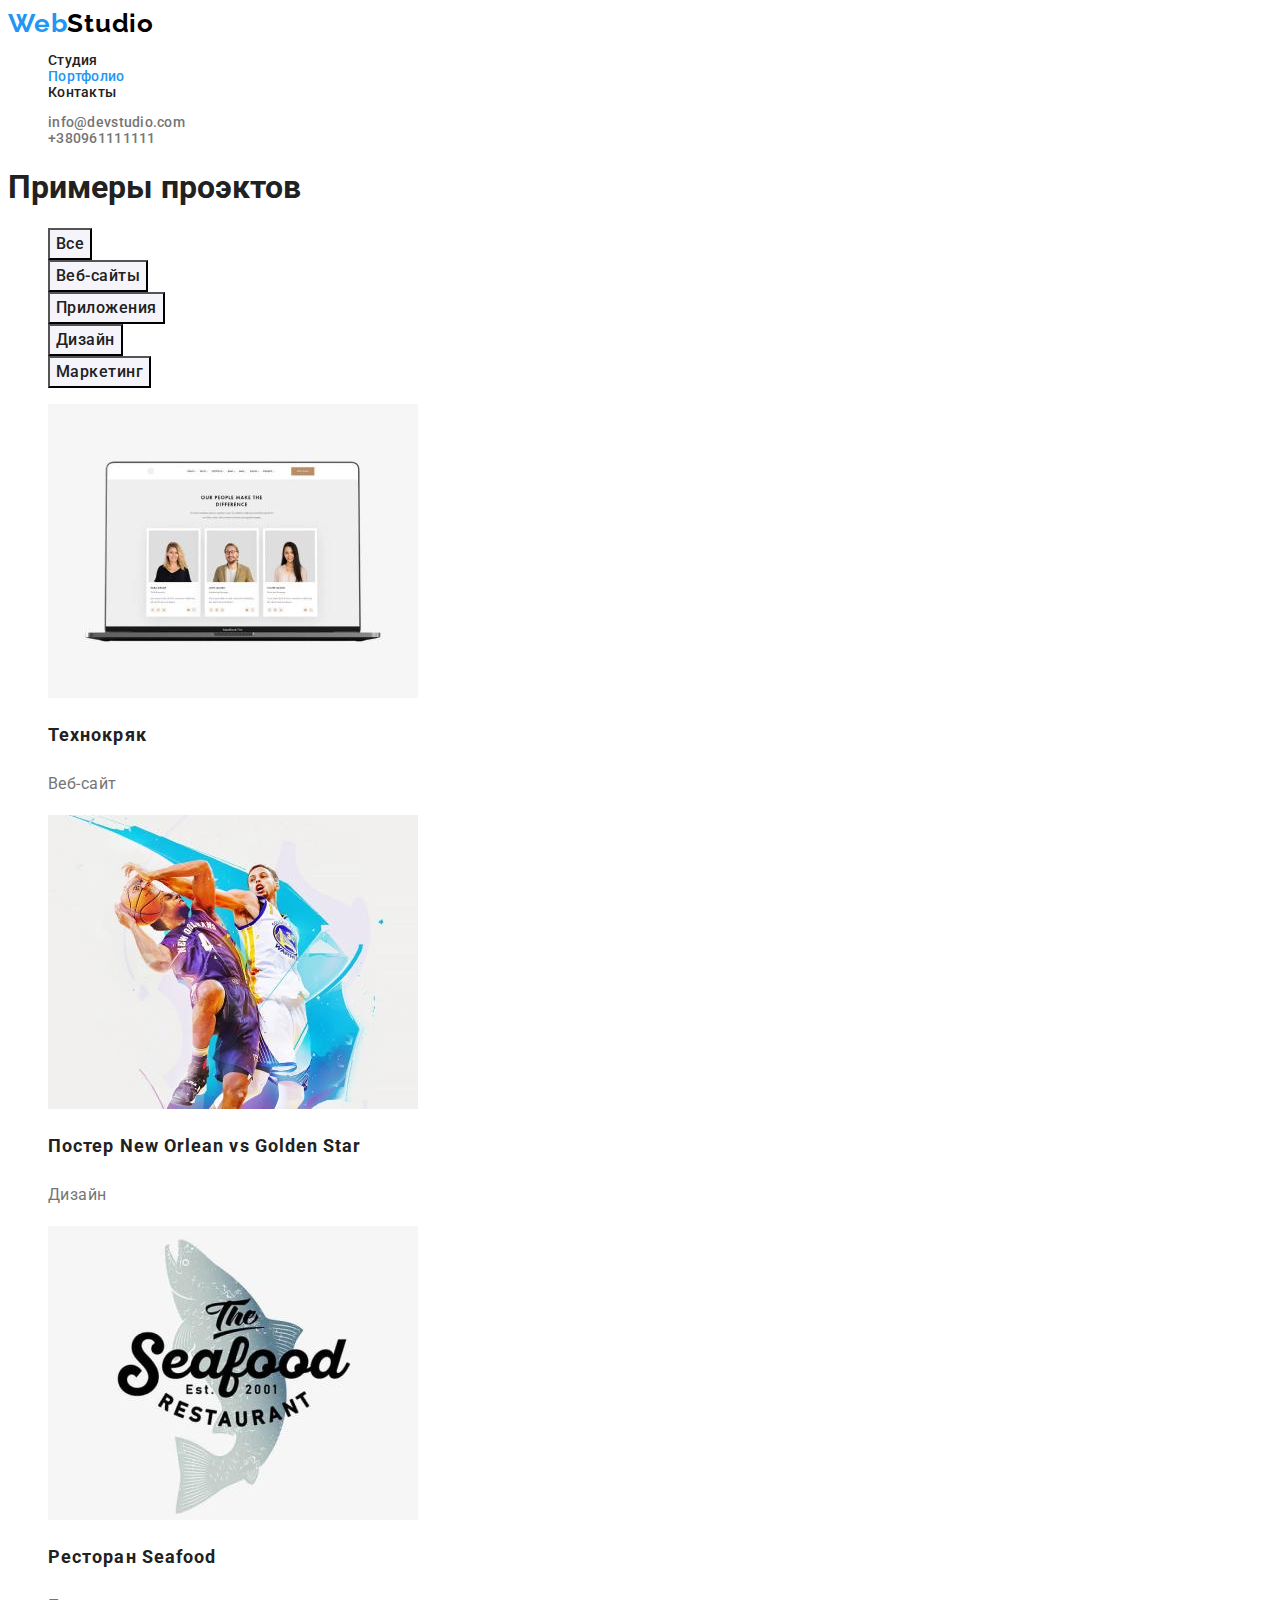
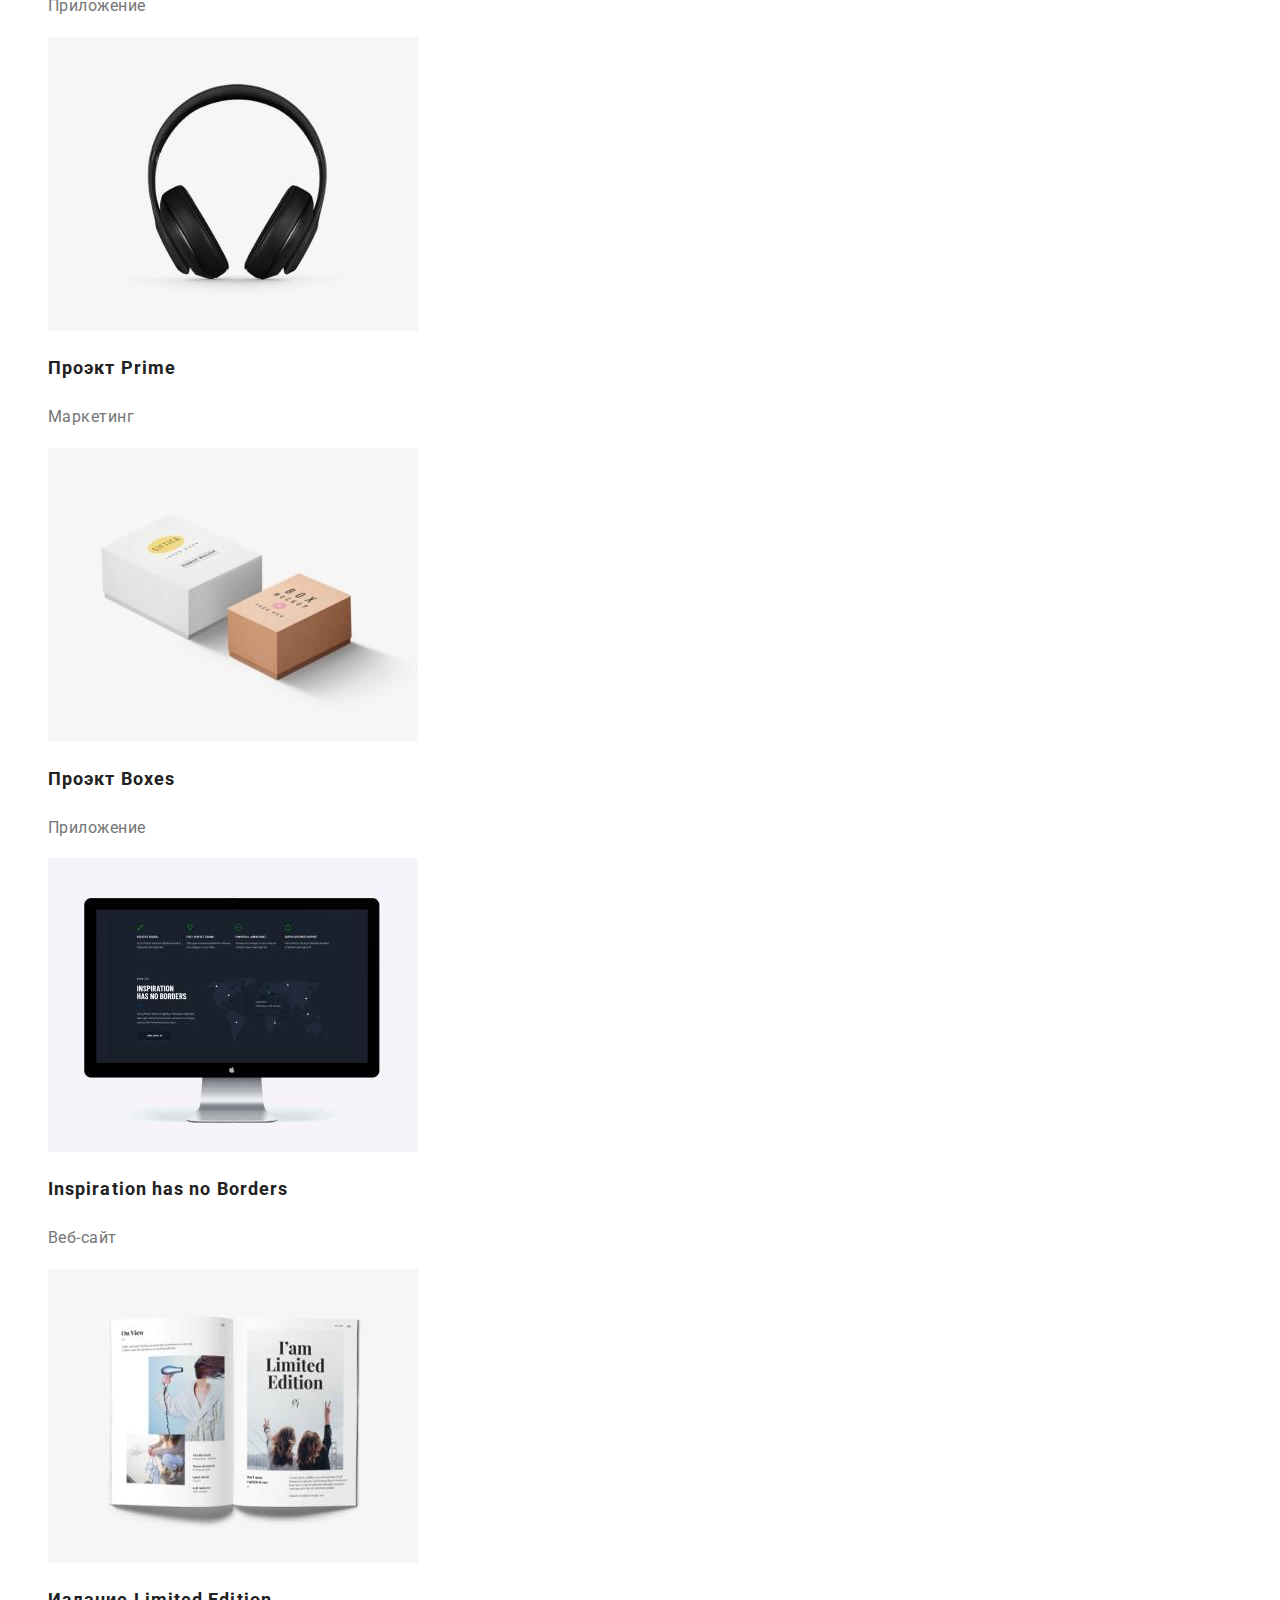
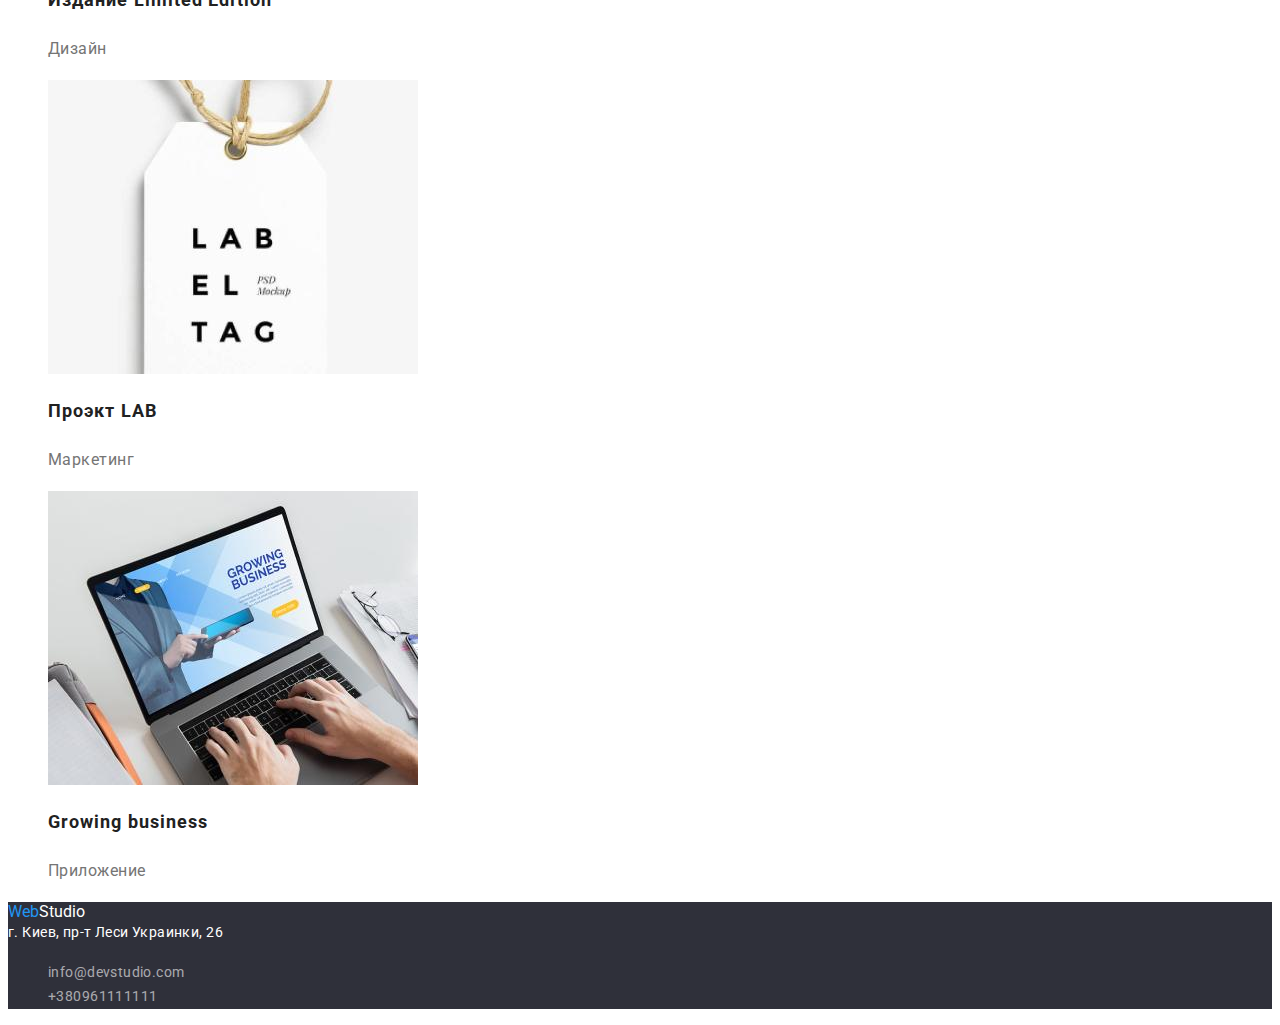
==== portfolio.html @ d381944c "Добавляет ДЗ№2" ====
<!DOCTYPE html>
<html lang="ru">

<head>
    <meta charset="UTF-8">
    <meta http-equiv="X-UA-Compatible" content="IE=edge">
    <meta name="viewport" content="width=device-width, initial-scale=1.0">
    <title>WebStudio (hw2)</title>
    <link rel="preconnect" href="https://fonts.googleapis.com">
    <link rel="preconnect" href="https://fonts.gstatic.com" crossorigin>
    <link href="https://fonts.googleapis.com/css2?family=Raleway:wght@700&family=Roboto:wght@400;500;700;900&display=swap" rel="stylesheet">
    <link rel="stylesheet" href="https://cdnjs.cloudflare.com/ajax/libs/modern-normalize/1.1.0/modern-normalize.min.css"
    integrity="sha512-wpPYUAdjBVSE4KJnH1VR1HeZfpl1ub8YT/NKx4PuQ5NmX2tKuGu6U/JRp5y+Y8XG2tV+wKQpNHVUX03MfMFn9Q=="
    crossorigin="anonymous" referrerpolicy="no-referrer" />
    <link rel="stylesheet" href="./css/style.css">
</head>

<body class="page">
    <header>

        <!--Навигация сайта-->
        <nav>
            <a href="/" class="logo-link" lang="en">
                <span class="web">Web</span>Studio
            </a>

            <ul class="site-nav list">
                <li><a href="./index.html" class="site-nav-link link">Студия</a></li>
                <li><a href="./portfolio.html" class="current site-nav-link link">Портфолио</a></li>
                <li><a href="" class="site-nav-link link">Контакты</a></li>
            </ul>
        </nav>

        <!--Контакты-->
        <ul class="auth-nav list">
            <li><a href="mailto:info@devstudio.com" class="auth-nav-link link" lang="en">info@devstudio.com</a></li>
            <li><a href="tel:+380961111111" class="auth-nav-link link">+380961111111</a></li>
        </ul>
    </header>

    <main>
        
        <!--Наши проэкты-->
        <section>
            <h1>Примеры проэктов</h1>
                <ul class="list">
                    <li><button type="button" class="button-filter">Все</button></li>
                    <li><button type="button" class="button-filter">Веб-сайты</button></li>
                    <li><button type="button" class="button-filter">Приложения</button></li>
                    <li><button type="button" class="button-filter">Дизайн</button></li>
                    <li><button type="button" class="button-filter">Маркетинг</button></li>
                </ul>
                <ul class="list">
                    <li>
                        <a href="" class="link">
                            <img src="./images/portfolio/tehnokryack.jpg" alt="Технокряк" width="370">
                            <h2 class="section-title">Технокряк</h2>
                            <p class="section-filter">Веб-сайт</p>
                        </a>
                    </li>
                    <li>
                        <a href=""class="link">
                            <img src="./images/portfolio/norlean-vs-gstar.jpg" alt="Постер New Orlean vs Golden Star" width="370">
                            <h2 class="section-title">Постер New Orlean vs Golden Star</h2>
                            <p class="section-filter">Дизайн</p>
                        </a>
                    </li>
                    <li>
                        <a href="" class="link">
                            <img src="./images/portfolio/seafood.jpg" alt="Ресторан Seafood" width="370">
                            <h2 class="section-title">Ресторан Seafood</h2>
                            <p class="section-filter">Приложение</p>
                        </a>
                    </li>
                    <li>
                        <a href="" class="link">
                            <img src="./images/portfolio/prime.jpg" alt="Проэкт Prime" width="370">
                            <h2 class="section-title">Проэкт Prime</h2>
                            <p class="section-filter">Маркетинг</p>
                        </a>
                    </li>
                    <li>
                        <a href="" class="link">
                            <img src="./images/portfolio/boxes.jpg" alt="Проэкт Boxes" width="370">
                            <h2 class="section-title">Проэкт Boxes</h2>
                            <p class="section-filter">Приложение</p>
                        </a>
                    </li>
                    <li>
                        <a href="" class="link">
                            <img src="./images/portfolio/inspiration.jpg" alt="У вдохновения нет границ" width="370">
                            <h2 class="section-title" lang="en">Inspiration has no Borders</h2>
                            <p class="section-filter">Веб-сайт</p>
                        </a>
                    </li>
                    <li>
                        <a href="" class="link">
                            <img src="./images/portfolio/limited-edition.jpg" alt="Издание Limited Edition" width="370">
                            <h2 class="section-title">Издание Limited Edition</h2>
                            <p class="section-filter">Дизайн</p>
                        </a>
                    </li>
                    <li>
                        <a href="" class="link">
                            <img src="./images/portfolio/lab.jpg" alt="Проэкт LAB" width="370">
                            <h2 class="section-title">Проэкт LAB</h2>
                            <p class="section-filter">Маркетинг</p>
                        </a>
                    </li>
                    <li>
                        <a href="" class="link">
                            <img src="./images/portfolio/growing-business.jpg" alt="Растущий бизнес" width="370">
                            <h2 class="section-title" lang="en">Growing business</h2>
                            <p class="section-filter">Приложение</p>
                        </a>
                    </li>
                </ul>
        </section>
    </main>

    <footer class="backround-footer">
        <a href="/" class="logo link" lang="en">
            <span class="web">Web</span><span class="footer-logo">Studio</span>
        </a>
    
        <!--Контакты-->
        <address class="address">г. Киев, пр-т Леси Украинки, 26</address>
        <ul class="list">
            <li><a class="footer-contacts link" href="mailto:info@devstudio.com" lang="en">info@devstudio.com</a></li>
            <li><a class="footer-contacts link" href="tel:+380961111111">+380961111111</a></li>
        </ul>
    </footer>
</body>

</html>
---- css/style.css ----
/* основной текст #212121 */

/* вторичный текст #757575 */

/* акцент #2196F3 */

/* белый цвет #ffffff */

/* цвет контактов в футере rgba(255, 255, 255, 0.6) */

/* вторичный цвет фона #2F303A */

:root {
  --main-text-color: #212121;
  --secondary-text-color: #757575;
  --accent-color: #2196f3;
  --primary-title-color: #ffffff;
}

.list {
  list-style: none;
}

.link {
  text-decoration: none;
}

.page {
  color: var(--main-text-color);
  background-color: #ffffff;
  font-family: roboto, sans-serif;
}

.logo-link {
  color: #000;
  text-decoration: none;
  font-family: Raleway;
  font-style: normal;
  font-weight: bold;
  font-size: 26px;
  line-height: 1.2;
  letter-spacing: 0.03em;
}

/* site-nav */
.site-nav-link {
  color: var(--main-text-color);
}

.site-nav-link:hover,
.site-nav-link:focus {
  color: var(--accent-color);
}

.site-nav .current {
  color: var(--accent-color);
}

/* auth-nav */
.auth-nav-link,
.section-text {
  color: var(--secondary-text-color);
}
.auth-nav-link:hover,
.auth-nav-link:focus {
  color: var(--accent-color);
}

.site-nav,
.auth-nav {
  font-weight: 500;
  font-size: 14px;
  line-height: 1.14;
  letter-spacing: 0.02em;
}

/* Логотип */
.web {
  color: var(--accent-color);
}
.logo:focus {
}

/* Цвет фона */
.backround-hero,
.backround-footer {
  background-color: #2f303a;
}

/* Заголовки */
.primary-title {
  color: var(--primary-title-color);
  font-weight: 900;
  font-size: 44px;
  line-height: 1.36;
  text-align: center;
  letter-spacing: 0.06em;
}

.secondary-title {
  font-weight: 700;
  font-size: 36px;
  line-height: 1.17;
  letter-spacing: 0.03em;
}

/* Наши качества */
.section-qualities {
  font-weight: 700;
  font-size: 14px;
  line-height: 1.14;
  letter-spacing: 0.03em;
  text-transform: uppercase;
}

.section-text,
.footer-contacts {
  color: var(--secondary-text-color);
  font-size: 14px;
  line-height: 1.71;
  letter-spacing: 0.03em;
}

/* Наша коммнда */
.team-human {
  font-weight: 500;
  font-size: 16px;
  line-height: 1.19;
  text-align: center;
  letter-spacing: 0.03em;
}

.team-text {
  color: var(--secondary-text-color);
  font-size: 16px;
  line-height: 1.19;
  text-align: center;
  letter-spacing: 0.03em;
}

/* Адрес */
.address {
  font-style: normal;
  font-weight: 400;
  font-size: 14px;
  line-height: 1.71;
  letter-spacing: 0.03em;
}

.address,
.footer-logo {
  color: #ffffff;
}

/* Цвет контактов в футере */
.footer-contacts {
  color: rgba(255, 255, 255, 0.6);
}

/* Основная кнопка */
.button-primary {
  color: #fff;
  background-color: var(--accent-color);
  font-weight: 700;
  font-size: 16px;
  line-height: 1.87;
  align-items: center;
  text-align: center;
  letter-spacing: 0.06em;
  cursor: pointer;
  font-family: inherit;
}

.button-primary:hover,
.button-primary:focus {
  background-color: #188ce8;
}

/* Радиокнопка (филтер) */
.button-filter {
  color: var(--main-text-color);
  background-color: #f5f4fa;
  font-weight: 500;
  font-size: 16px;
  line-height: 1.63;
  text-align: center;
  letter-spacing: 0.03em;
  cursor: pointer;
  font-family: inherit;
}

.button-filter:hover,
.button-filter:focus {
  color: #fff;
  background-color: var(--accent-color);
}

/* Примеры проэктов */
.section-title {
  color: var(--main-text-color);
  font-weight: 700;
  font-size: 18px;
  line-height: 2;
  letter-spacing: 0.06em;
}

.section-filter {
  color: var(--secondary-text-color);
  font-size: 16px;
  line-height: 1.87;
  letter-spacing: 0.03em;
}

/* Заголовки h2 на главной странице */
.working {
  text-align: center;
}
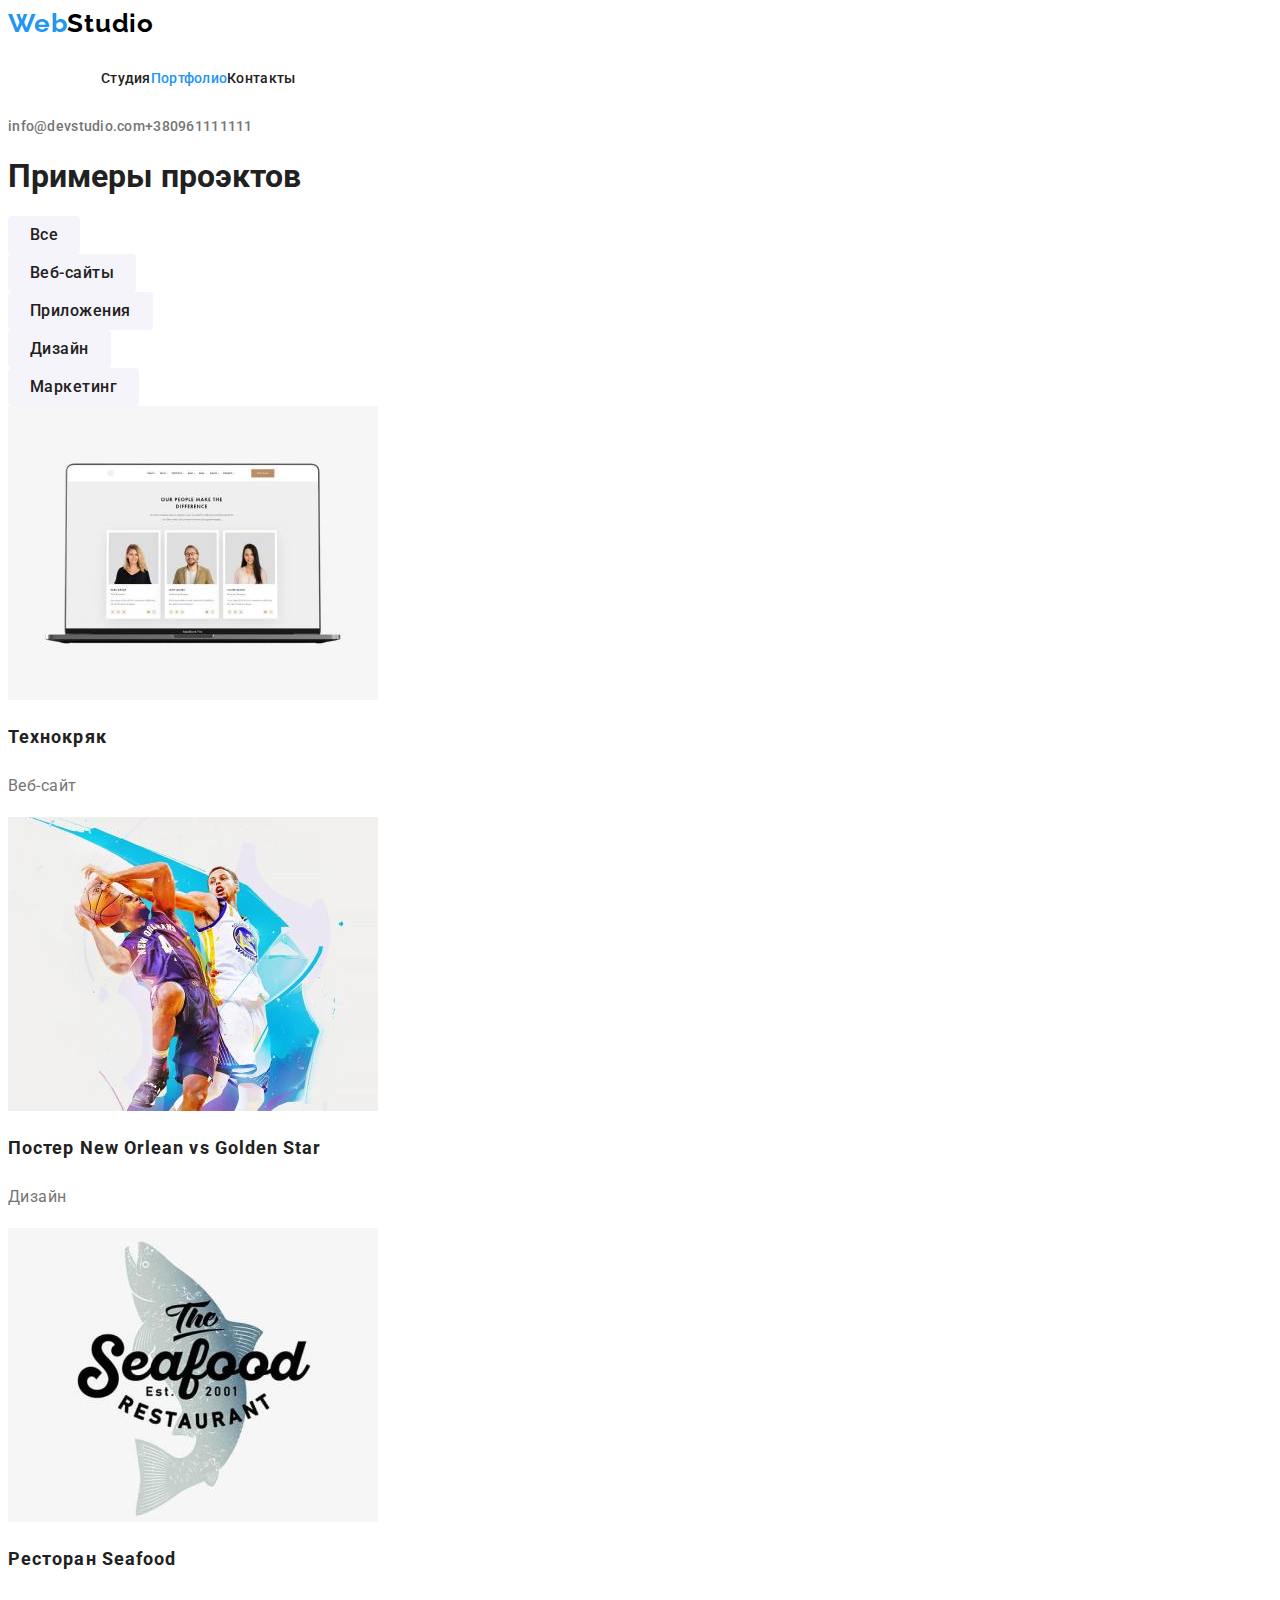
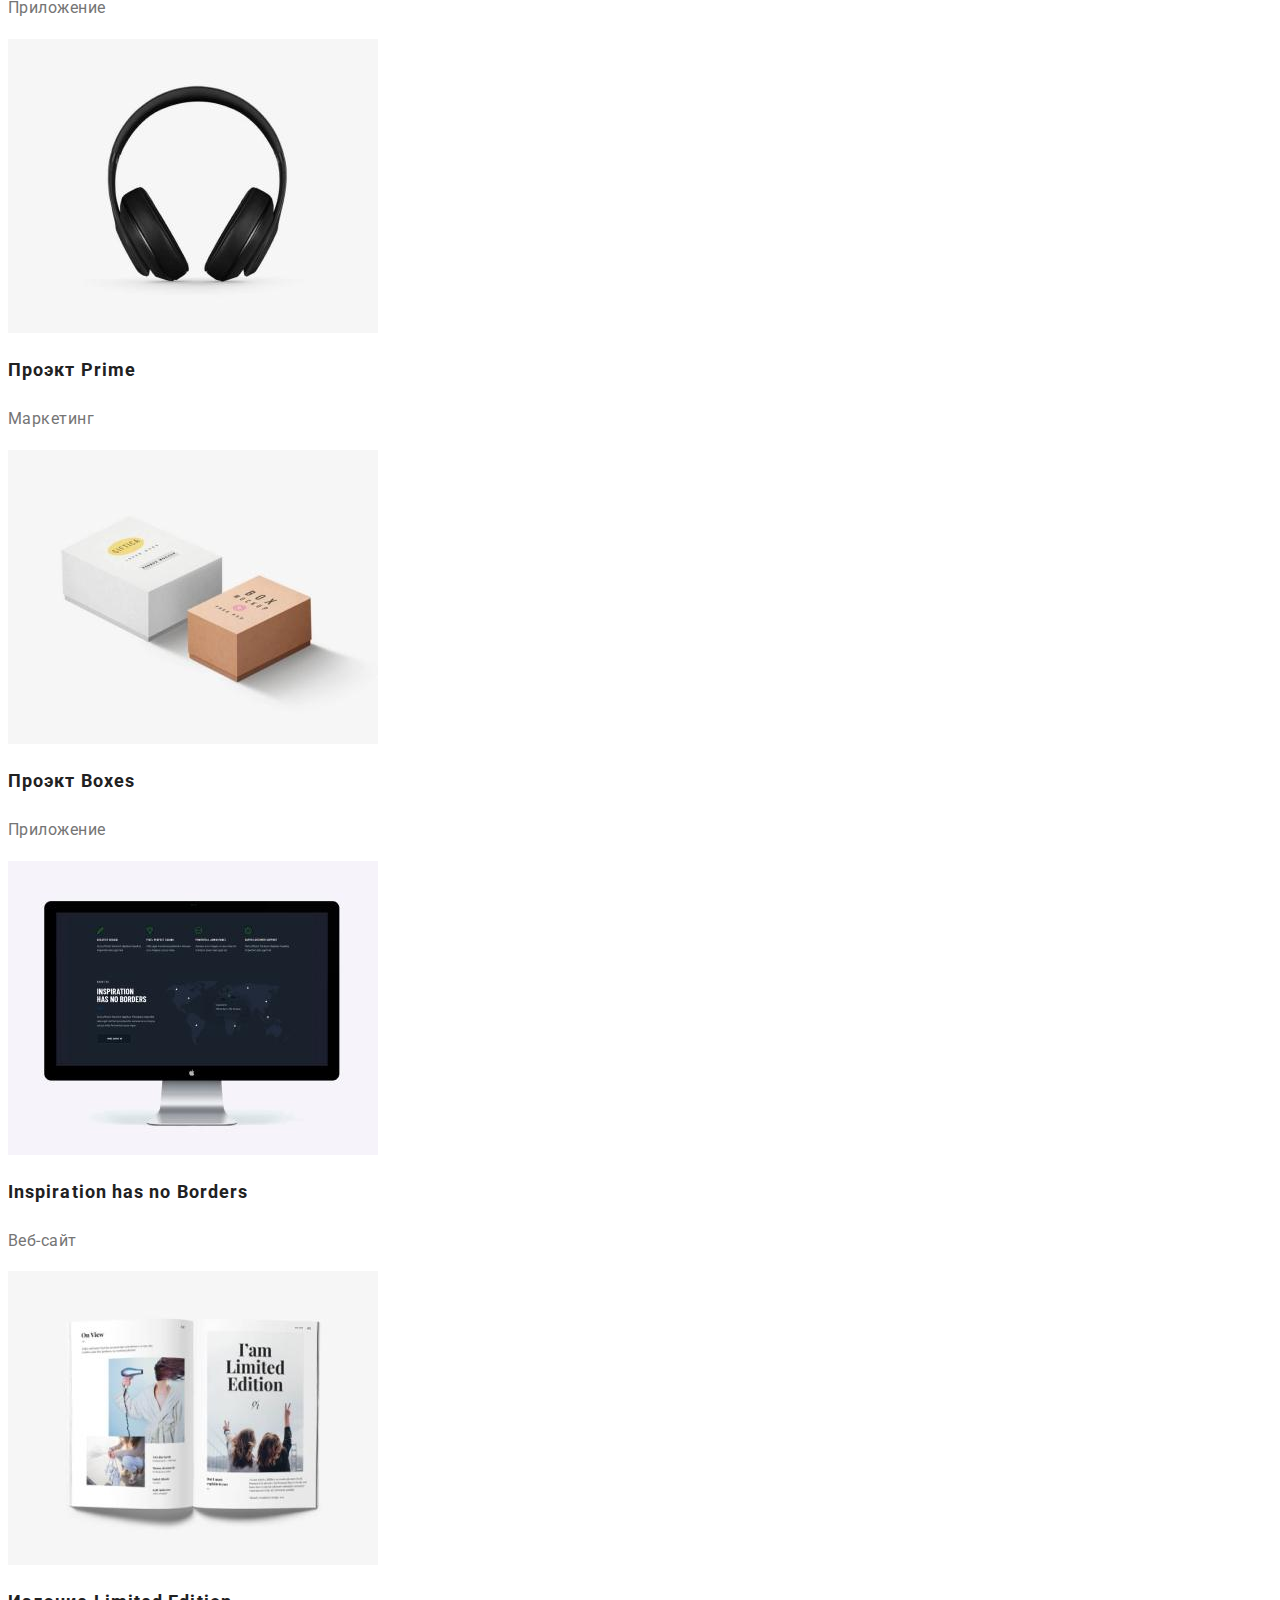
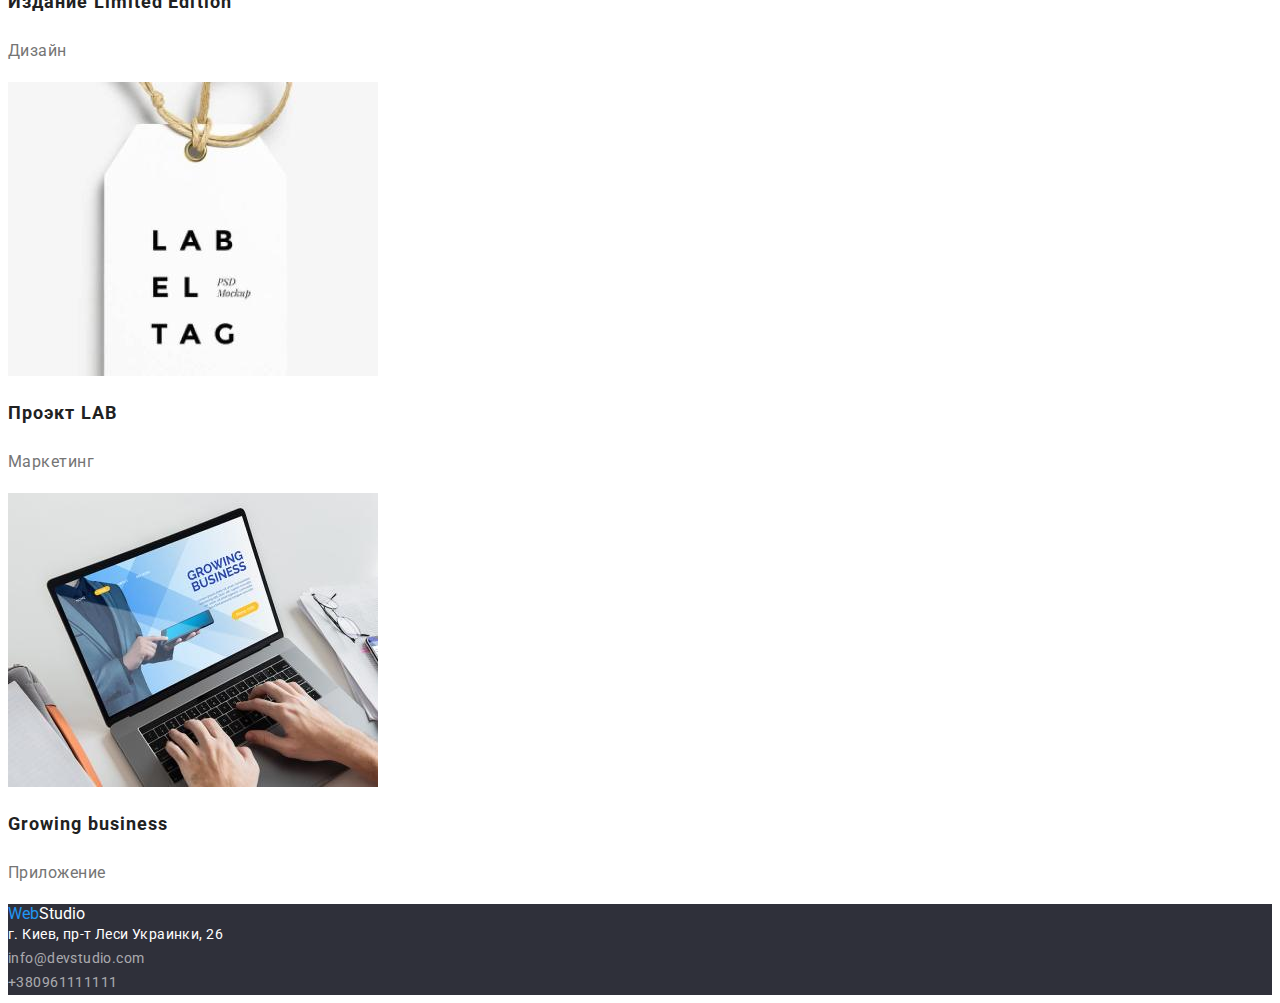
==== commit f64c6e99: "Оформляет header" ====
--- a/portfolio.html
+++ b/portfolio.html
@@ -5,7 +5,7 @@
     <meta charset="UTF-8">
     <meta http-equiv="X-UA-Compatible" content="IE=edge">
     <meta name="viewport" content="width=device-width, initial-scale=1.0">
-    <title>WebStudio (hw2)</title>
+    <title>WebStudio (hw3)</title>
     <link rel="preconnect" href="https://fonts.googleapis.com">
     <link rel="preconnect" href="https://fonts.gstatic.com" crossorigin>
     <link href="https://fonts.googleapis.com/css2?family=Raleway:wght@700&family=Roboto:wght@400;500;700;900&display=swap" rel="stylesheet">
--- a/css/style.css
+++ b/css/style.css
@@ -17,8 +17,14 @@
   --primary-title-color: #ffffff;
 }
 
+* {
+  box-sizing: border-box;
+}
+
 .list {
   list-style: none;
+  margin: 0;
+  padding: 0;
 }
 
 .link {
@@ -29,6 +35,14 @@
   color: var(--main-text-color);
   background-color: #ffffff;
   font-family: roboto, sans-serif;
+}
+
+.container {
+  margin-left: auto;
+  margin-right: auto;
+  width: 1200px;
+  padding-left: 15px;
+  padding-right: 15px;
 }
 
 .logo-link {
@@ -42,9 +56,26 @@
   letter-spacing: 0.03em;
 }
 
+/* Main-nav */
+.main-nav {
+  display: flex;
+  align-items: center;
+}
+
 /* site-nav */
+.site-nav .item + .item {
+  margin-left: 50px;
+}
+
+.site-nav {
+  margin-left: 93px;
+}
+
 .site-nav-link {
   color: var(--main-text-color);
+  display: block;
+  padding-top: 32px;
+  padding-bottom: 32px;
 }
 
 .site-nav-link:hover,
@@ -57,6 +88,14 @@
 }
 
 /* auth-nav */
+.auth-nav {
+  margin-left: auto;
+}
+
+.auth-nav .item + .item {
+  margin-left: 50px;
+}
+
 .auth-nav-link,
 .section-text {
   color: var(--secondary-text-color);
@@ -68,6 +107,7 @@
 
 .site-nav,
 .auth-nav {
+  display: flex;
   font-weight: 500;
   font-size: 14px;
   line-height: 1.14;
@@ -87,17 +127,24 @@
   background-color: #2f303a;
 }
 
+.hero {
+  text-align: center;
+}
+
 /* Заголовки */
 .primary-title {
+  margin-top: 0px;
+  margin-bottom: 30px;
   color: var(--primary-title-color);
   font-weight: 900;
   font-size: 44px;
   line-height: 1.36;
-  text-align: center;
   letter-spacing: 0.06em;
 }
 
 .secondary-title {
+  margin-top: 0;
+  margin-bottom: 50px;
   font-weight: 700;
   font-size: 36px;
   line-height: 1.17;
@@ -111,6 +158,8 @@
   line-height: 1.14;
   letter-spacing: 0.03em;
   text-transform: uppercase;
+  margin-top: 0;
+  margin-bottom: 10px;
 }
 
 .section-text,
@@ -121,7 +170,15 @@
   letter-spacing: 0.03em;
 }
 
+.section-text {
+  margin-top: 0;
+}
+
 /* Наша коммнда */
+.team {
+  background-color: #f5f4fa;
+}
+
 .team-human {
   font-weight: 500;
   font-size: 16px;
@@ -169,6 +226,11 @@
   letter-spacing: 0.06em;
   cursor: pointer;
   font-family: inherit;
+  border-radius: 4px;
+  padding: 10px 32px;
+  display: inline-block;
+  min-width: 200px;
+  border: 0px;
 }
 
 .button-primary:hover,
@@ -178,6 +240,7 @@
 
 /* Радиокнопка (филтер) */
 .button-filter {
+  display: inline-block;
   color: var(--main-text-color);
   background-color: #f5f4fa;
   font-weight: 500;
@@ -187,6 +250,9 @@
   letter-spacing: 0.03em;
   cursor: pointer;
   font-family: inherit;
+  border-radius: 4px;
+  border: 0px;
+  padding: 6px 22px;
 }
 
 .button-filter:hover,
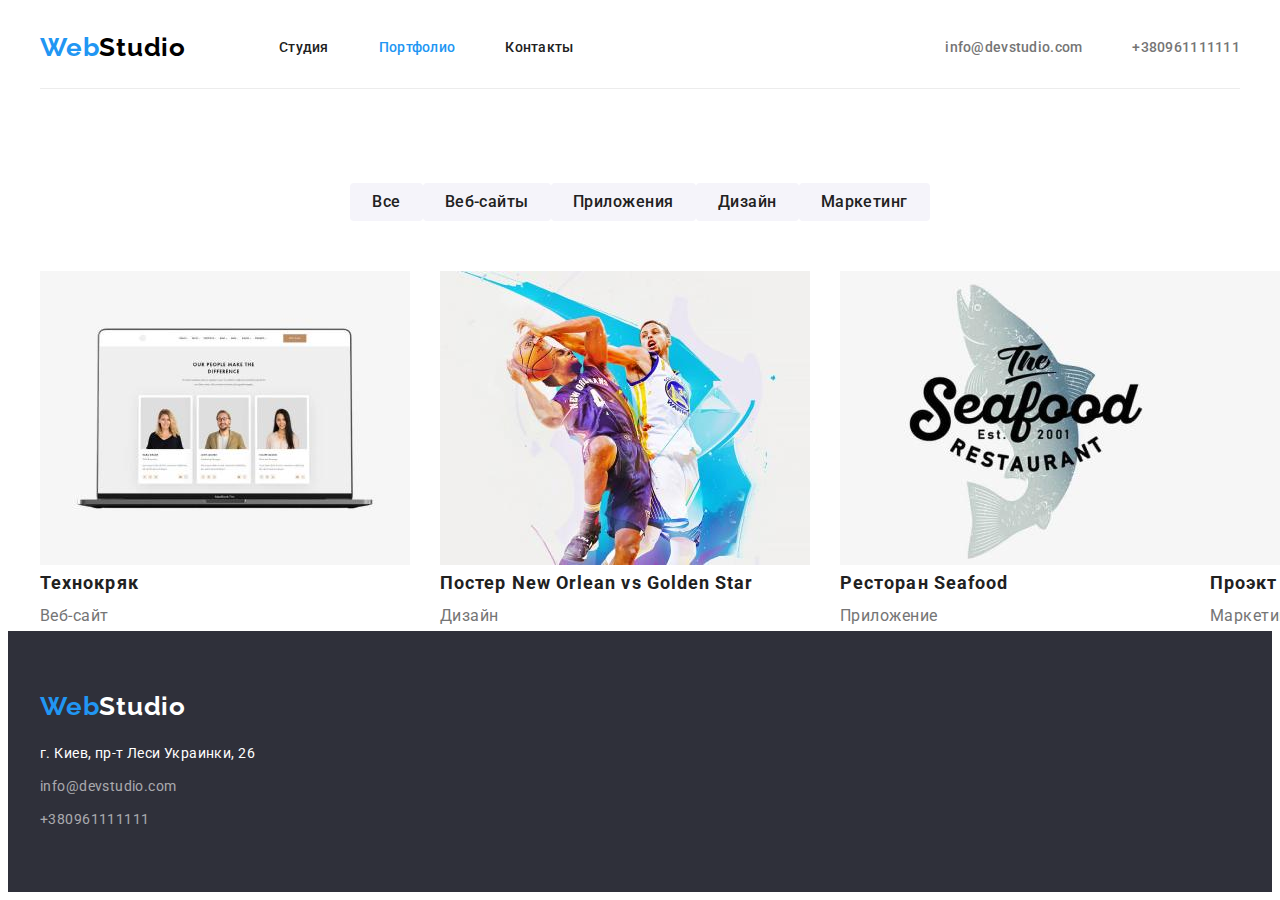
==== commit 641be73d: "Оформляет страницу Студия" ====
--- a/portfolio.html
+++ b/portfolio.html
@@ -16,100 +16,104 @@
 </head>
 
 <body class="page">
-    <header>
-
+    <header class="container">
+    
         <!--Навигация сайта-->
-        <nav>
-            <a href="/" class="logo-link" lang="en">
-                <span class="web">Web</span>Studio
-            </a>
-
-            <ul class="site-nav list">
-                <li><a href="./index.html" class="site-nav-link link">Студия</a></li>
-                <li><a href="./portfolio.html" class="current site-nav-link link">Портфолио</a></li>
-                <li><a href="" class="site-nav-link link">Контакты</a></li>
+        <div class="main-nav-portfolio">
+            <nav class="main-nav">
+                <a href="/" class="logo-link" lang="en">
+                    <span class="web">Web</span>Studio
+                </a>
+    
+                <ul class="site-nav list">
+                    <li class="item"><a href="/" class="site-nav-link link">Студия</a></li>
+                    <li class="item"><a href="./portfolio.html" class="current site-nav-link link">Портфолио</a></li>
+                    <li class="item"><a href="" class="site-nav-link link">Контакты</a></li>
+                </ul>
+            </nav>
+    
+            <!--Контакты-->
+            <ul class="auth-nav list main-nav">
+                <li class="item"><a href="mailto:info@devstudio.com" class="auth-nav-link link"
+                        lang="en">info@devstudio.com</a>
+                </li>
+                <li class="item"><a href="tel:+380961111111" class="auth-nav-link link">+380961111111</a></li>
             </ul>
-        </nav>
-
-        <!--Контакты-->
-        <ul class="auth-nav list">
-            <li><a href="mailto:info@devstudio.com" class="auth-nav-link link" lang="en">info@devstudio.com</a></li>
-            <li><a href="tel:+380961111111" class="auth-nav-link link">+380961111111</a></li>
-        </ul>
+        </div>
     </header>
 
     <main>
         
         <!--Наши проэкты-->
-        <section>
-            <h1>Примеры проэктов</h1>
-                <ul class="list">
-                    <li><button type="button" class="button-filter">Все</button></li>
+        <section class="container">
+            <h1 class="visually-hidden">Примеры проэктов</h1>
+                <ul class="list filter">
+                    <li><button type="button" class="current button-filter">Все</button></li>
                     <li><button type="button" class="button-filter">Веб-сайты</button></li>
                     <li><button type="button" class="button-filter">Приложения</button></li>
                     <li><button type="button" class="button-filter">Дизайн</button></li>
                     <li><button type="button" class="button-filter">Маркетинг</button></li>
                 </ul>
-                <ul class="list">
-                    <li>
+                <ul class="list flex-element">
+                    <li class="flex-element">
                         <a href="" class="link">
-                            <img src="./images/portfolio/tehnokryack.jpg" alt="Технокряк" width="370">
+                            <img class="img" src="./images/portfolio/tehnokryack.jpg" alt="Технокряк" width="370">
                             <h2 class="section-title">Технокряк</h2>
                             <p class="section-filter">Веб-сайт</p>
                         </a>
                     </li>
-                    <li>
+                    <li class="flex-element">
                         <a href=""class="link">
-                            <img src="./images/portfolio/norlean-vs-gstar.jpg" alt="Постер New Orlean vs Golden Star" width="370">
+                            <img class="img" src="./images/portfolio/norlean-vs-gstar.jpg" alt="Постер New Orlean vs Golden Star" width="370">
                             <h2 class="section-title">Постер New Orlean vs Golden Star</h2>
                             <p class="section-filter">Дизайн</p>
                         </a>
                     </li>
-                    <li>
+                    <li class="flex-element">
                         <a href="" class="link">
-                            <img src="./images/portfolio/seafood.jpg" alt="Ресторан Seafood" width="370">
+                            <img class="img" src="./images/portfolio/seafood.jpg" alt="Ресторан Seafood" width="370">
                             <h2 class="section-title">Ресторан Seafood</h2>
                             <p class="section-filter">Приложение</p>
                         </a>
                     </li>
-                    <li>
+                    <li class="flex-element">
                         <a href="" class="link">
-                            <img src="./images/portfolio/prime.jpg" alt="Проэкт Prime" width="370">
+                            <img class="img" src="./images/portfolio/prime.jpg" alt="Проэкт Prime" width="370">
                             <h2 class="section-title">Проэкт Prime</h2>
                             <p class="section-filter">Маркетинг</p>
                         </a>
                     </li>
-                    <li>
+                    <li class="flex-element">
                         <a href="" class="link">
-                            <img src="./images/portfolio/boxes.jpg" alt="Проэкт Boxes" width="370">
+                            <img class="img" src="./images/portfolio/boxes.jpg" alt="Проэкт Boxes" width="370">
                             <h2 class="section-title">Проэкт Boxes</h2>
                             <p class="section-filter">Приложение</p>
                         </a>
                     </li>
-                    <li>
+                    <li class="flex-element">
                         <a href="" class="link">
-                            <img src="./images/portfolio/inspiration.jpg" alt="У вдохновения нет границ" width="370">
+                            <img class="img" src="./images/portfolio/inspiration.jpg" alt="У вдохновения нет границ" width="370">
                             <h2 class="section-title" lang="en">Inspiration has no Borders</h2>
                             <p class="section-filter">Веб-сайт</p>
                         </a>
                     </li>
-                    <li>
+                    <li class="flex-element">
                         <a href="" class="link">
-                            <img src="./images/portfolio/limited-edition.jpg" alt="Издание Limited Edition" width="370">
+                            <img class="img" src="./images/portfolio/limited-edition.jpg" alt="Издание Limited Edition" width="370">
                             <h2 class="section-title">Издание Limited Edition</h2>
                             <p class="section-filter">Дизайн</p>
                         </a>
                     </li>
-                    <li>
+                    <li class="flex-element">
                         <a href="" class="link">
-                            <img src="./images/portfolio/lab.jpg" alt="Проэкт LAB" width="370">
+                            <img class="img" src="./images/portfolio/lab.jpg" alt="Проэкт LAB" width="370">
                             <h2 class="section-title">Проэкт LAB</h2>
                             <p class="section-filter">Маркетинг</p>
                         </a>
                     </li>
-                    <li>
+                    <li class="flex-element">
                         <a href="" class="link">
-                            <img src="./images/portfolio/growing-business.jpg" alt="Растущий бизнес" width="370">
+                            <img class="img" src="./images/portfolio/growing-business.jpg" alt="Растущий бизнес" width="370">
                             <h2 class="section-title" lang="en">Growing business</h2>
                             <p class="section-filter">Приложение</p>
                         </a>
@@ -119,16 +123,19 @@
     </main>
 
     <footer class="backround-footer">
-        <a href="/" class="logo link" lang="en">
-            <span class="web">Web</span><span class="footer-logo">Studio</span>
-        </a>
+        <div class="container">
+            <a href="/" class="logo link" lang="en">
+                <span class="web">Web</span><span class="footer-logo">Studio</span>
+            </a>
     
-        <!--Контакты-->
-        <address class="address">г. Киев, пр-т Леси Украинки, 26</address>
-        <ul class="list">
-            <li><a class="footer-contacts link" href="mailto:info@devstudio.com" lang="en">info@devstudio.com</a></li>
-            <li><a class="footer-contacts link" href="tel:+380961111111">+380961111111</a></li>
-        </ul>
+            <!--Контакты-->
+            <address class="address">г. Киев, пр-т Леси Украинки, 26</address>
+            <ul class="contacts">
+                <li class="contact-mail"><a class="footer-contacts link" href="mailto:info@devstudio.com"
+                        lang="en">info@devstudio.com</a></li>
+                <li class="contact-tel"><a class="footer-contacts link" href="tel:+380961111111">+380961111111</a></li>
+            </ul>
+        </div>
     </footer>
 </body>
 
--- a/css/style.css
+++ b/css/style.css
@@ -17,14 +17,18 @@
   --primary-title-color: #ffffff;
 }
 
-* {
-  box-sizing: border-box;
-}
+
+/* Клас утилита */
+.img{
+  display: block;
+}
+
 
 .list {
   list-style: none;
-  margin: 0;
+  margin: 0 ;
   padding: 0;
+  display: flex;
 }
 
 .link {
@@ -62,6 +66,12 @@
   align-items: center;
 }
 
+.main-nav-portfolio {
+  display: flex;
+  border-bottom: 1px solid #ECECEC;
+  margin-bottom: 94px;
+}
+
 /* site-nav */
 .site-nav .item + .item {
   margin-left: 50px;
@@ -118,8 +128,8 @@
 .web {
   color: var(--accent-color);
 }
-.logo:focus {
-}
+/* .logo:focus {
+} */
 
 /* Цвет фона */
 .backround-hero,
@@ -129,10 +139,25 @@
 
 .hero {
   text-align: center;
+  margin-bottom: 94px;
+}
+
+.visually-hidden {
+  position: absolute;
+  white-space: nowrap;
+  width: 1px;
+  height: 1px;
+  overflow: hidden;
+  border: 0;
+  padding: 0;
+  clip: rect(0 0 0 0);
+  clip-path: inset(50%);
+  margin: -1px;
 }
 
 /* Заголовки */
 .primary-title {
+  padding-top: 200px;
   margin-top: 0px;
   margin-bottom: 30px;
   color: var(--primary-title-color);
@@ -152,6 +177,11 @@
 }
 
 /* Наши качества */
+
+.section{
+  margin-bottom: 94px;
+}
+
 .section-qualities {
   font-weight: 700;
   font-size: 14px;
@@ -174,6 +204,12 @@
   margin-top: 0;
 }
 
+/* Чем мы занимаемся */
+
+.work {
+  margin-bottom: 94px;
+}
+
 /* Наша коммнда */
 .team {
   background-color: #f5f4fa;
@@ -185,6 +221,8 @@
   line-height: 1.19;
   text-align: center;
   letter-spacing: 0.03em;
+  margin-top: 30;
+  margin-bottom: 10;
 }
 
 .team-text {
@@ -193,6 +231,26 @@
   line-height: 1.19;
   text-align: center;
   letter-spacing: 0.03em;
+  margin-top: 0;
+  margin-bottom: 30px;
+}
+
+.card {
+  background: #FFFFFF;
+  box-shadow: 0px 1px 3px rgba(0, 0, 0, 0.12), 
+              0px 1px 1px rgba(0, 0, 0, 0.14), 
+              0px 2px 1px rgba(0, 0, 0, 0.2);
+  border-radius: 0px 0px 4px 4px;
+  margin-right: 30px;
+}
+
+.card:nth-child(4n) {
+  margin-right: 0;
+}
+
+.card-human {
+  padding-bottom: 94px;
+
 }
 
 /* Адрес */
@@ -202,6 +260,21 @@
   font-size: 14px;
   line-height: 1.71;
   letter-spacing: 0.03em;
+  padding-bottom: 9px;
+}
+
+.contact-mail {
+  padding-bottom: 9px;
+}
+
+.contact-tel {
+  padding-bottom: 60px;
+}
+
+.logo {
+  display: block;
+  padding-top: 60px;
+  padding-bottom: 20px;
 }
 
 .address,
@@ -209,10 +282,29 @@
   color: #ffffff;
 }
 
+.web,
+.footer-logo {
+  text-decoration: none;
+  font-family: Raleway;
+  font-style: normal;
+  font-weight: bold;
+  font-size: 26px;
+  line-height: 1.2;
+  letter-spacing: 0.03em;
+
+}
+
+.contacts {
+  list-style: none;
+  margin: 0;
+  padding: 0;
+}
+
 /* Цвет контактов в футере */
 .footer-contacts {
   color: rgba(255, 255, 255, 0.6);
 }
+
 
 /* Основная кнопка */
 .button-primary {
@@ -238,6 +330,10 @@
   background-color: #188ce8;
 }
 
+.main-button {
+  padding-bottom: 200px;
+}
+
 /* Радиокнопка (филтер) */
 .button-filter {
   display: inline-block;
@@ -268,6 +364,8 @@
   font-size: 18px;
   line-height: 2;
   letter-spacing: 0.06em;
+  margin: 0;
+  padding: 0;
 }
 
 .section-filter {
@@ -275,9 +373,44 @@
   font-size: 16px;
   line-height: 1.87;
   letter-spacing: 0.03em;
+  margin: 0;
+  padding: 0;
 }
 
 /* Заголовки h2 на главной странице */
 .working {
   text-align: center;
-}
+  padding-bottom: 50px;
+  margin-bottom: 0;
+}
+
+.working-list {
+  margin-right: 30px;
+}
+
+.working-list:nth-child(3n) {
+  margin-right: 0;
+}
+
+.filter {
+  display: flex;
+  justify-content: center;
+  margin-bottom: 50px;
+}
+
+.flex-element {
+  display: flex;
+  margin-right: 30px;
+}
+
+.flex-element:nth-child(3n) {
+  margin-right: 0;
+}
+
+.list-item {
+  width: 270px;
+  margin-right: 30px;
+}
+
+.list-item:nth-child(4n) {
+  margin-right: 0;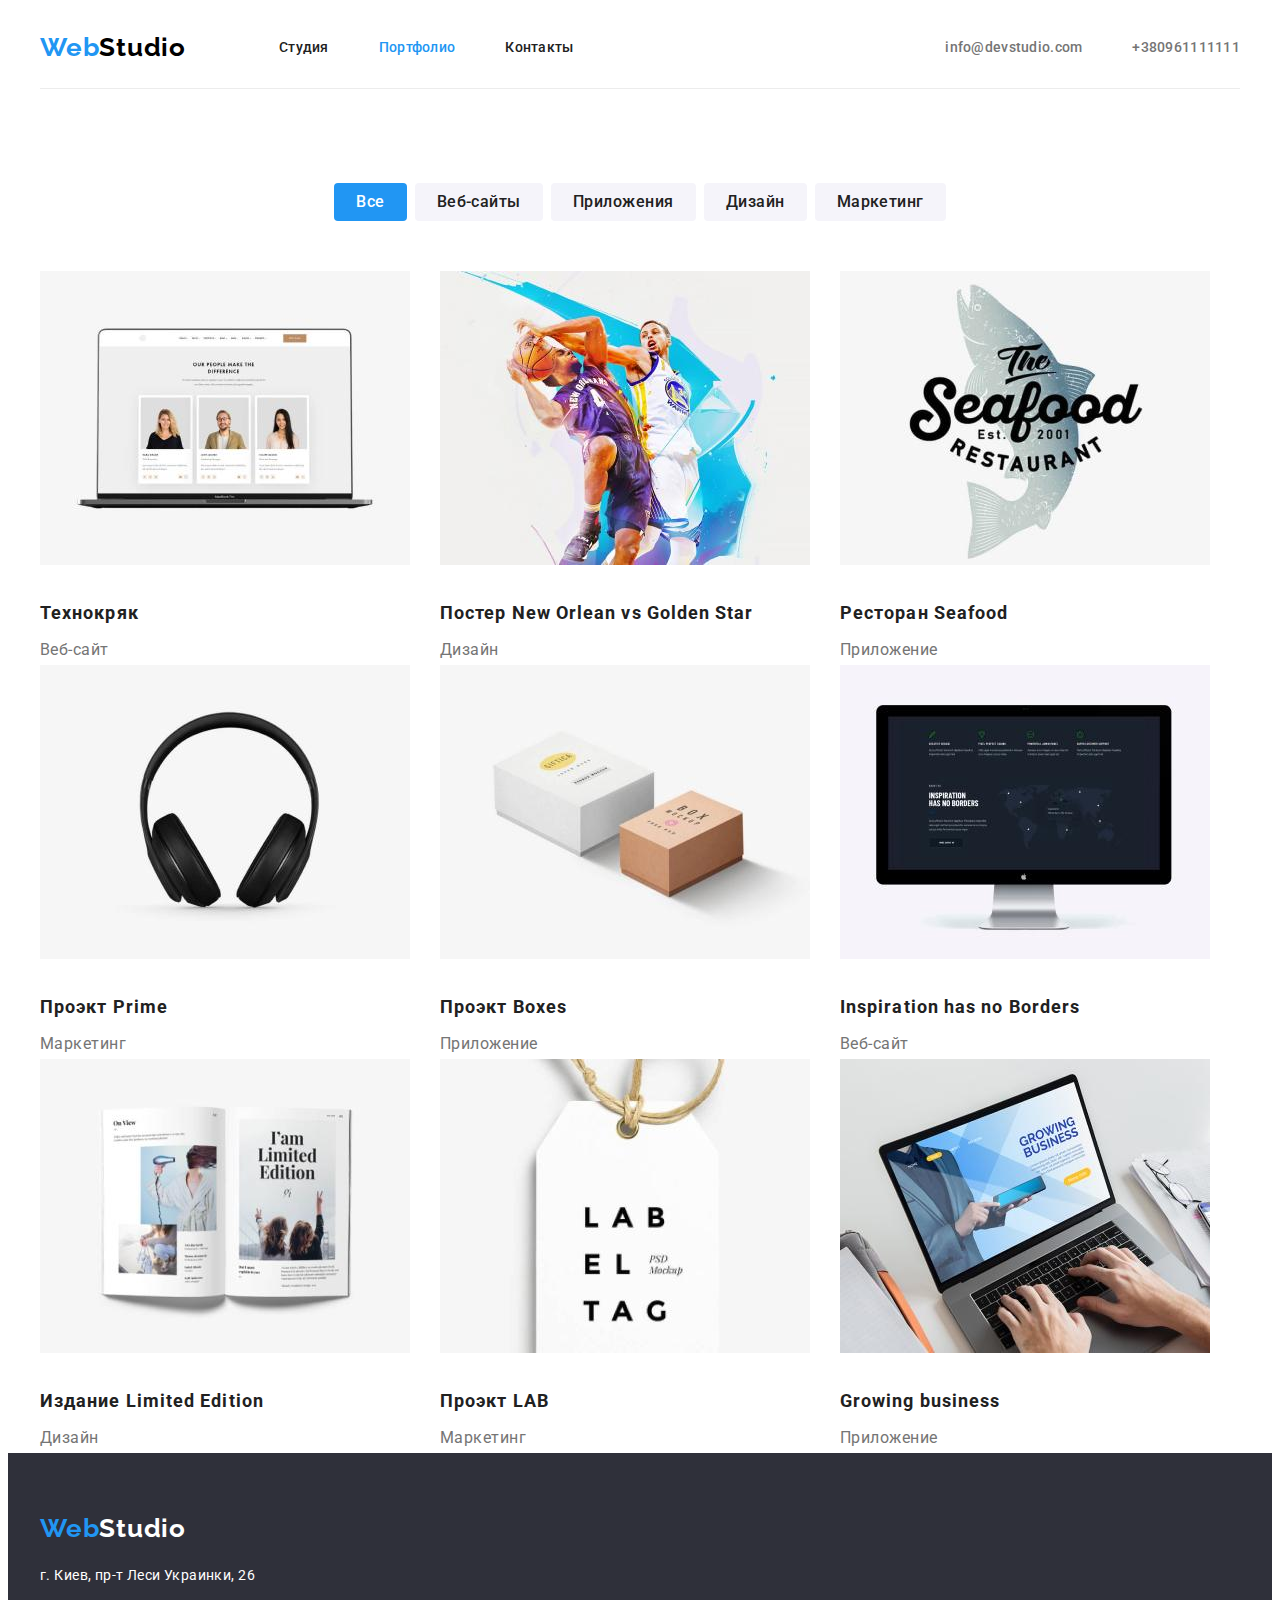
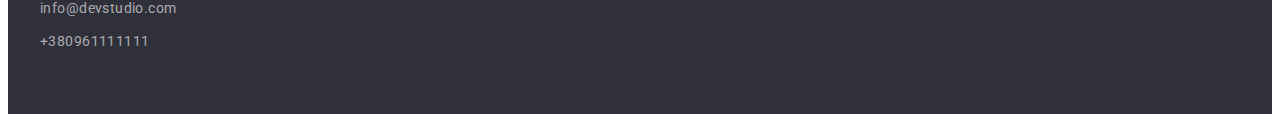
==== commit fec3e91a: "Оформляет страницу Студия" ====
--- a/portfolio.html
+++ b/portfolio.html
@@ -48,13 +48,13 @@
         <section class="container">
             <h1 class="visually-hidden">Примеры проэктов</h1>
                 <ul class="list filter">
-                    <li><button type="button" class="current button-filter">Все</button></li>
-                    <li><button type="button" class="button-filter">Веб-сайты</button></li>
-                    <li><button type="button" class="button-filter">Приложения</button></li>
-                    <li><button type="button" class="button-filter">Дизайн</button></li>
-                    <li><button type="button" class="button-filter">Маркетинг</button></li>
+                    <li class="btn-filter"><button type="button" class="current button-filter">Все</button></li>
+                    <li class="btn-filter"><button type="button" class="button-filter">Веб-сайты</button></li>
+                    <li class="btn-filter"><button type="button" class="button-filter">Приложения</button></li>
+                    <li class="btn-filter"><button type="button" class="button-filter">Дизайн</button></li>
+                    <li class="btn-filter"><button type="button" class="button-filter">Маркетинг</button></li>
                 </ul>
-                <ul class="list flex-element">
+                <ul class="list">
                     <li class="flex-element">
                         <a href="" class="link">
                             <img class="img" src="./images/portfolio/tehnokryack.jpg" alt="Технокряк" width="370">
--- a/css/style.css
+++ b/css/style.css
@@ -17,18 +17,17 @@
   --primary-title-color: #ffffff;
 }
 
-
 /* Клас утилита */
-.img{
+.img {
   display: block;
 }
-
 
 .list {
   list-style: none;
-  margin: 0 ;
+  margin: 0;
   padding: 0;
   display: flex;
+  flex-wrap: wrap;
 }
 
 .link {
@@ -68,7 +67,7 @@
 
 .main-nav-portfolio {
   display: flex;
-  border-bottom: 1px solid #ECECEC;
+  border-bottom: 1px solid #ececec;
   margin-bottom: 94px;
 }
 
@@ -95,6 +94,11 @@
 
 .site-nav .current {
   color: var(--accent-color);
+}
+
+.filter .current {
+  background-color: var(--accent-color);
+  color: #ffffff;
 }
 
 /* auth-nav */
@@ -178,7 +182,7 @@
 
 /* Наши качества */
 
-.section{
+.section {
   margin-bottom: 94px;
 }
 
@@ -236,10 +240,9 @@
 }
 
 .card {
-  background: #FFFFFF;
-  box-shadow: 0px 1px 3px rgba(0, 0, 0, 0.12), 
-              0px 1px 1px rgba(0, 0, 0, 0.14), 
-              0px 2px 1px rgba(0, 0, 0, 0.2);
+  background: #ffffff;
+  box-shadow: 0px 1px 3px rgba(0, 0, 0, 0.12), 0px 1px 1px rgba(0, 0, 0, 0.14),
+    0px 2px 1px rgba(0, 0, 0, 0.2);
   border-radius: 0px 0px 4px 4px;
   margin-right: 30px;
 }
@@ -250,7 +253,6 @@
 
 .card-human {
   padding-bottom: 94px;
-
 }
 
 /* Адрес */
@@ -291,7 +293,6 @@
   font-size: 26px;
   line-height: 1.2;
   letter-spacing: 0.03em;
-
 }
 
 .contacts {
@@ -304,7 +305,6 @@
 .footer-contacts {
   color: rgba(255, 255, 255, 0.6);
 }
-
 
 /* Основная кнопка */
 .button-primary {
@@ -364,7 +364,7 @@
   font-size: 18px;
   line-height: 2;
   letter-spacing: 0.06em;
-  margin: 0;
+  margin: 0px 0px 4px 0px;
   padding: 0;
 }
 
@@ -407,10 +407,27 @@
   margin-right: 0;
 }
 
+.flex-element .img {
+  margin-bottom: 30px;
+}
+
+/* .link {
+  border: 3px solid #fd0505;
+} */
+
 .list-item {
   width: 270px;
   margin-right: 30px;
 }
 
 .list-item:nth-child(4n) {
-  margin-right: 0;+  margin-right: 0;
+}
+
+.btn-filter {
+  margin-right: 8px;
+}
+
+.btn-filter:nth-child(5n) {
+  margin-right: 0;
+}
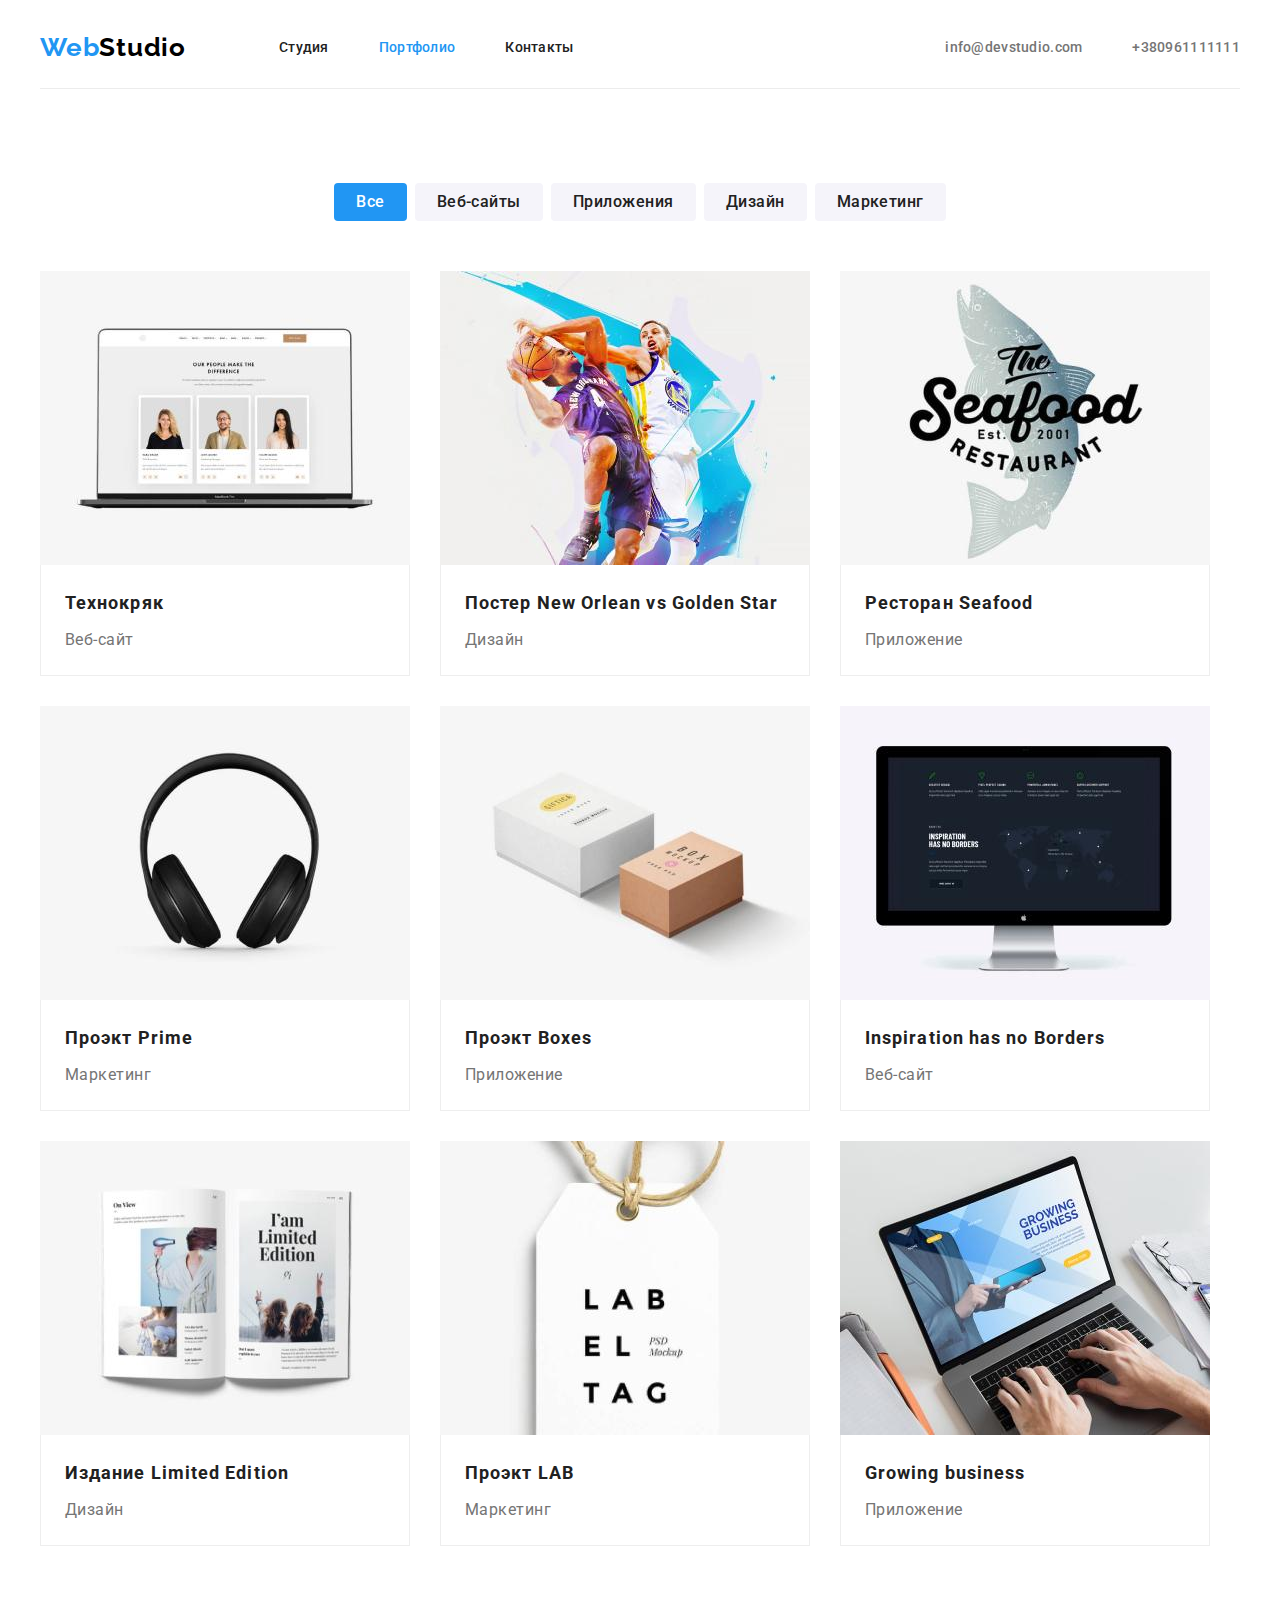
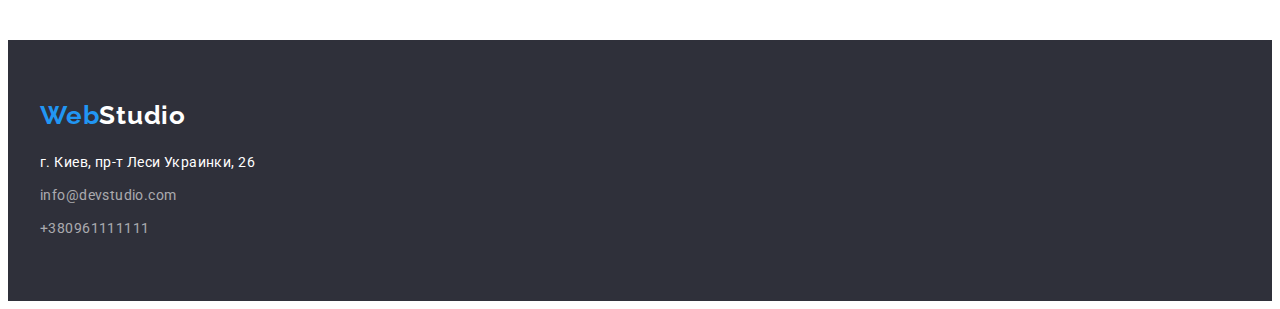
==== commit 90b6d438: "Оформляет страницы Студия и Портфолио" ====
--- a/portfolio.html
+++ b/portfolio.html
@@ -54,68 +54,86 @@
                     <li class="btn-filter"><button type="button" class="button-filter">Дизайн</button></li>
                     <li class="btn-filter"><button type="button" class="button-filter">Маркетинг</button></li>
                 </ul>
-                <ul class="list">
+                <ul class="list list-flex">
                     <li class="flex-element">
                         <a href="" class="link">
-                            <img class="img" src="./images/portfolio/tehnokryack.jpg" alt="Технокряк" width="370">
-                            <h2 class="section-title">Технокряк</h2>
-                            <p class="section-filter">Веб-сайт</p>
+                            <img src="./images/portfolio/tehnokryack.jpg" alt="Технокряк" width="370">
+                            <div class="discr-flex-element">
+                                <h2 class="section-title">Технокряк</h2>
+                                <p class="section-filter">Веб-сайт</p>
+                            </div>
                         </a>
                     </li>
                     <li class="flex-element">
                         <a href=""class="link">
-                            <img class="img" src="./images/portfolio/norlean-vs-gstar.jpg" alt="Постер New Orlean vs Golden Star" width="370">
-                            <h2 class="section-title">Постер New Orlean vs Golden Star</h2>
-                            <p class="section-filter">Дизайн</p>
+                            <img src="./images/portfolio/norlean-vs-gstar.jpg" alt="Постер New Orlean vs Golden Star" width="370">
+                            <div class="discr-flex-element">
+                                <h2 class="section-title">Постер New Orlean vs Golden Star</h2>
+                                <p class="section-filter">Дизайн</p>
+                            </div>
                         </a>
                     </li>
                     <li class="flex-element">
                         <a href="" class="link">
-                            <img class="img" src="./images/portfolio/seafood.jpg" alt="Ресторан Seafood" width="370">
-                            <h2 class="section-title">Ресторан Seafood</h2>
-                            <p class="section-filter">Приложение</p>
+                            <img src="./images/portfolio/seafood.jpg" alt="Ресторан Seafood" width="370">
+                            <div class="discr-flex-element">
+                                <h2 class="section-title">Ресторан Seafood</h2>
+                                <p class="section-filter">Приложение</p>
+                            </div>
                         </a>
                     </li>
                     <li class="flex-element">
                         <a href="" class="link">
-                            <img class="img" src="./images/portfolio/prime.jpg" alt="Проэкт Prime" width="370">
-                            <h2 class="section-title">Проэкт Prime</h2>
-                            <p class="section-filter">Маркетинг</p>
+                            <img src="./images/portfolio/prime.jpg" alt="Проэкт Prime" width="370">
+                            <div class="discr-flex-element">
+                                <h2 class="section-title">Проэкт Prime</h2>
+                                <p class="section-filter">Маркетинг</p>
+                            </div> 
                         </a>
                     </li>
                     <li class="flex-element">
                         <a href="" class="link">
-                            <img class="img" src="./images/portfolio/boxes.jpg" alt="Проэкт Boxes" width="370">
-                            <h2 class="section-title">Проэкт Boxes</h2>
-                            <p class="section-filter">Приложение</p>
+                            <img src="./images/portfolio/boxes.jpg" alt="Проэкт Boxes" width="370">
+                            <div class="discr-flex-element">
+                                <h2 class="section-title">Проэкт Boxes</h2>
+                                <p class="section-filter">Приложение</p>
+                            </div>
                         </a>
                     </li>
                     <li class="flex-element">
                         <a href="" class="link">
-                            <img class="img" src="./images/portfolio/inspiration.jpg" alt="У вдохновения нет границ" width="370">
-                            <h2 class="section-title" lang="en">Inspiration has no Borders</h2>
-                            <p class="section-filter">Веб-сайт</p>
+                            <img src="./images/portfolio/inspiration.jpg" alt="У вдохновения нет границ" width="370">
+                            <div class="discr-flex-element">
+                                <h2 class="section-title" lang="en">Inspiration has no Borders</h2>
+                                <p class="section-filter">Веб-сайт</p> 
+                            </div>                           
                         </a>
                     </li>
                     <li class="flex-element">
                         <a href="" class="link">
-                            <img class="img" src="./images/portfolio/limited-edition.jpg" alt="Издание Limited Edition" width="370">
-                            <h2 class="section-title">Издание Limited Edition</h2>
-                            <p class="section-filter">Дизайн</p>
+                            <img src="./images/portfolio/limited-edition.jpg" alt="Издание Limited Edition" width="370">
+                            <div class="discr-flex-element">
+                                <h2 class="section-title">Издание Limited Edition</h2>
+                                <p class="section-filter">Дизайн</p>
+                            </div>
                         </a>
                     </li>
                     <li class="flex-element">
                         <a href="" class="link">
-                            <img class="img" src="./images/portfolio/lab.jpg" alt="Проэкт LAB" width="370">
-                            <h2 class="section-title">Проэкт LAB</h2>
-                            <p class="section-filter">Маркетинг</p>
+                            <img src="./images/portfolio/lab.jpg" alt="Проэкт LAB" width="370">
+                            <div class="discr-flex-element">
+                                <h2 class="section-title">Проэкт LAB</h2>
+                                <p class="section-filter">Маркетинг</p>
+                            </div>
                         </a>
                     </li>
                     <li class="flex-element">
                         <a href="" class="link">
-                            <img class="img" src="./images/portfolio/growing-business.jpg" alt="Растущий бизнес" width="370">
-                            <h2 class="section-title" lang="en">Growing business</h2>
-                            <p class="section-filter">Приложение</p>
+                            <img src="./images/portfolio/growing-business.jpg" alt="Растущий бизнес" width="370">
+                            <div class="discr-flex-element">
+                                <h2 class="section-title" lang="en">Growing business</h2>
+                                <p class="section-filter">Приложение</p>
+                            </div>
                         </a>
                     </li>
                 </ul>
--- a/css/style.css
+++ b/css/style.css
@@ -17,8 +17,24 @@
   --primary-title-color: #ffffff;
 }
 
-/* Клас утилита */
-.img {
+/* Класы утилиты */
+button {
+  cursor: pointer;
+}
+
+h1,
+h2,
+h3,
+h4,
+h5,
+h6,
+p,
+ul {
+  margin: 0;
+  padding: 0;
+}
+
+img {
   display: block;
 }
 
@@ -43,9 +59,10 @@
 .container {
   margin-left: auto;
   margin-right: auto;
-  width: 1200px;
   padding-left: 15px;
   padding-right: 15px;
+
+  width: 1200px;
 }
 
 .logo-link {
@@ -57,6 +74,9 @@
   font-size: 26px;
   line-height: 1.2;
   letter-spacing: 0.03em;
+
+  padding-top: 24px;
+  padding-bottom: 25px;
 }
 
 /* Main-nav */
@@ -68,7 +88,6 @@
 .main-nav-portfolio {
   display: flex;
   border-bottom: 1px solid #ececec;
-  margin-bottom: 94px;
 }
 
 /* site-nav */
@@ -83,6 +102,7 @@
 .site-nav-link {
   color: var(--main-text-color);
   display: block;
+
   padding-top: 32px;
   padding-bottom: 32px;
 }
@@ -108,6 +128,11 @@
 
 .auth-nav .item + .item {
   margin-left: 50px;
+}
+
+.auth-nav-link {
+  padding-top: 32px;
+  padding-bottom: 32px;
 }
 
 .auth-nav-link,
@@ -132,8 +157,6 @@
 .web {
   color: var(--accent-color);
 }
-/* .logo:focus {
-} */
 
 /* Цвет фона */
 .backround-hero,
@@ -143,9 +166,9 @@
 
 .hero {
   text-align: center;
-  margin-bottom: 94px;
-}
-
+}
+
+/* Скрытый заголвок */
 .visually-hidden {
   position: absolute;
   white-space: nowrap;
@@ -159,11 +182,12 @@
   margin: -1px;
 }
 
-/* Заголовки */
+/* Основные заголовки */
 .primary-title {
   padding-top: 200px;
   margin-top: 0px;
   margin-bottom: 30px;
+
   color: var(--primary-title-color);
   font-weight: 900;
   font-size: 44px;
@@ -172,18 +196,19 @@
 }
 
 .secondary-title {
-  margin-top: 0;
   margin-bottom: 50px;
   font-weight: 700;
   font-size: 36px;
   line-height: 1.17;
   letter-spacing: 0.03em;
+  text-align: center;
 }
 
 /* Наши качества */
 
 .section {
-  margin-bottom: 94px;
+  padding-bottom: 94px;
+  padding-top: 94px;
 }
 
 .section-qualities {
@@ -192,6 +217,7 @@
   line-height: 1.14;
   letter-spacing: 0.03em;
   text-transform: uppercase;
+
   margin-top: 0;
   margin-bottom: 10px;
 }
@@ -209,14 +235,17 @@
 }
 
 /* Чем мы занимаемся */
-
 .work {
   margin-bottom: 94px;
 }
 
-/* Наша коммнда */
+/* Наша команда */
 .team {
   background-color: #f5f4fa;
+}
+
+.our-team {
+  padding-top: 94px;
 }
 
 .team-human {
@@ -225,8 +254,9 @@
   line-height: 1.19;
   text-align: center;
   letter-spacing: 0.03em;
-  margin-top: 30;
-  margin-bottom: 10;
+
+  margin-top: 30px;
+  margin-bottom: 10px;
 }
 
 .team-text {
@@ -235,8 +265,7 @@
   line-height: 1.19;
   text-align: center;
   letter-spacing: 0.03em;
-  margin-top: 0;
-  margin-bottom: 30px;
+  padding-bottom: 30px;
 }
 
 .card {
@@ -244,6 +273,7 @@
   box-shadow: 0px 1px 3px rgba(0, 0, 0, 0.12), 0px 1px 1px rgba(0, 0, 0, 0.14),
     0px 2px 1px rgba(0, 0, 0, 0.2);
   border-radius: 0px 0px 4px 4px;
+
   margin-right: 30px;
 }
 
@@ -255,28 +285,25 @@
   padding-bottom: 94px;
 }
 
-/* Адрес */
+/* Футер Адрес */
 .address {
   font-style: normal;
   font-weight: 400;
   font-size: 14px;
   line-height: 1.71;
   letter-spacing: 0.03em;
-  padding-bottom: 9px;
+
+  margin-bottom: 9px;
 }
 
 .contact-mail {
-  padding-bottom: 9px;
-}
-
-.contact-tel {
-  padding-bottom: 60px;
+  margin-bottom: 9px;
 }
 
 .logo {
   display: block;
   padding-top: 60px;
-  padding-bottom: 20px;
+  margin-bottom: 20px;
 }
 
 .address,
@@ -297,8 +324,7 @@
 
 .contacts {
   list-style: none;
-  margin: 0;
-  padding: 0;
+  padding-bottom: 60px;
 }
 
 /* Цвет контактов в футере */
@@ -316,7 +342,6 @@
   align-items: center;
   text-align: center;
   letter-spacing: 0.06em;
-  cursor: pointer;
   font-family: inherit;
   border-radius: 4px;
   padding: 10px 32px;
@@ -344,7 +369,6 @@
   line-height: 1.63;
   text-align: center;
   letter-spacing: 0.03em;
-  cursor: pointer;
   font-family: inherit;
   border-radius: 4px;
   border: 0px;
@@ -364,8 +388,10 @@
   font-size: 18px;
   line-height: 2;
   letter-spacing: 0.06em;
-  margin: 0px 0px 4px 0px;
-  padding: 0;
+
+  margin-bottom: 4px;
+  padding-top: 20px;
+  padding-left: 24px;
 }
 
 .section-filter {
@@ -373,17 +399,18 @@
   font-size: 16px;
   line-height: 1.87;
   letter-spacing: 0.03em;
-  margin: 0;
-  padding: 0;
-}
-
-/* Заголовки h2 на главной странице */
-.working {
-  text-align: center;
-  padding-bottom: 50px;
-  margin-bottom: 0;
-}
-
+
+  padding-bottom: 20px;
+  padding-left: 24px;
+}
+
+.discr-flex-element {
+  border-bottom: 1px solid #eeeeee;
+  border-left: 1px solid #eeeeee;
+  border-right: 1px solid #eeeeee;
+}
+
+/* Чем мы занимаемся */
 .working-list {
   margin-right: 30px;
 }
@@ -395,25 +422,30 @@
 .filter {
   display: flex;
   justify-content: center;
+
   margin-bottom: 50px;
+  padding-top: 94px;
 }
 
 .flex-element {
   display: flex;
+  flex-wrap: wrap;
+  flex-basis: calc(100% - 60px) / 3;
   margin-right: 30px;
+  margin-bottom: 30px;
+}
+
+.list-flex {
+  padding-bottom: 94px;
 }
 
 .flex-element:nth-child(3n) {
   margin-right: 0;
 }
 
-.flex-element .img {
-  margin-bottom: 30px;
-}
-
-/* .link {
-  border: 3px solid #fd0505;
-} */
+.flex-element:nth-last-child(-n + 3) {
+  margin-bottom: 0;
+}
 
 .list-item {
   width: 270px;
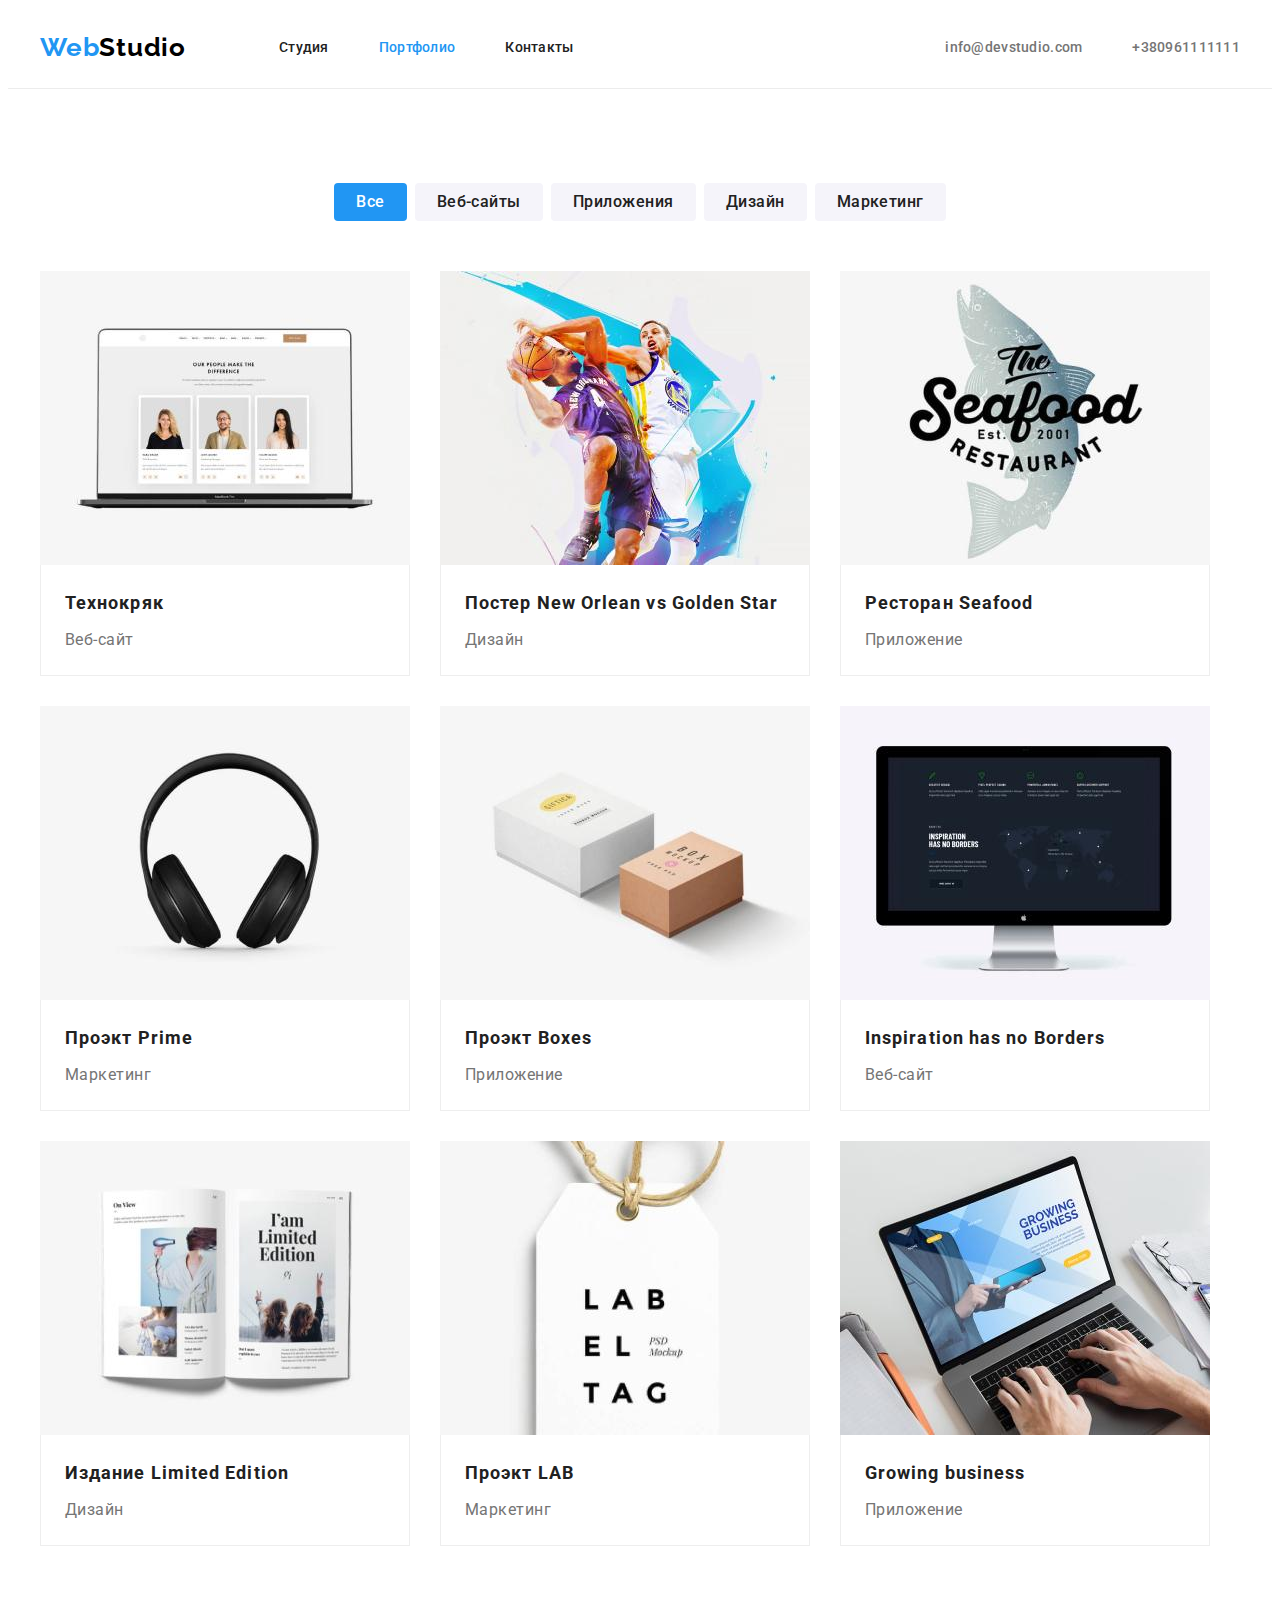
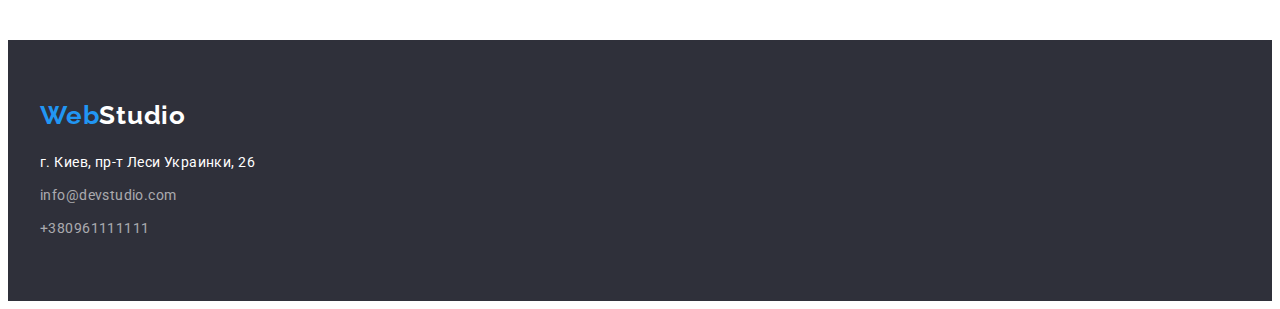
==== commit c4851e94: "Делает правки после проверки" ====
--- a/portfolio.html
+++ b/portfolio.html
@@ -16,36 +16,38 @@
 </head>
 
 <body class="page">
-    <header class="container">
-    
-        <!--Навигация сайта-->
-        <div class="main-nav-portfolio">
-            <nav class="main-nav">
-                <a href="/" class="logo-link" lang="en">
-                    <span class="web">Web</span>Studio
-                </a>
-    
-                <ul class="site-nav list">
-                    <li class="item"><a href="/" class="site-nav-link link">Студия</a></li>
-                    <li class="item"><a href="./portfolio.html" class="current site-nav-link link">Портфолио</a></li>
-                    <li class="item"><a href="" class="site-nav-link link">Контакты</a></li>
+    <div class="border">
+        <header class="container">
+        
+            <!--Навигация сайта-->
+            <div class="main-nav-portfolio">
+                <nav class="main-nav">
+                    <a href="/" class="logo-link" lang="en">
+                        <span class="web">Web</span>Studio
+                    </a>
+        
+                    <ul class="site-nav list">
+                        <li class="item"><a href="/" class="site-nav-link link">Студия</a></li>
+                        <li class="item"><a href="./portfolio.html" class="current site-nav-link link">Портфолио</a></li>
+                        <li class="item"><a href="" class="site-nav-link link">Контакты</a></li>
+                    </ul>
+                </nav>
+        
+                <!--Контакты-->
+                <ul class="auth-nav list main-nav">
+                    <li class="item"><a href="mailto:info@devstudio.com" class="auth-nav-link link"
+                            lang="en">info@devstudio.com</a>
+                    </li>
+                    <li class="item"><a href="tel:+380961111111" class="auth-nav-link link">+380961111111</a></li>
                 </ul>
-            </nav>
-    
-            <!--Контакты-->
-            <ul class="auth-nav list main-nav">
-                <li class="item"><a href="mailto:info@devstudio.com" class="auth-nav-link link"
-                        lang="en">info@devstudio.com</a>
-                </li>
-                <li class="item"><a href="tel:+380961111111" class="auth-nav-link link">+380961111111</a></li>
-            </ul>
-        </div>
-    </header>
+            </div>
+        </header>
+    </div>
 
     <main>
         
         <!--Наши проэкты-->
-        <section class="container">
+        <section class="container project-filter">
             <h1 class="visually-hidden">Примеры проэктов</h1>
                 <ul class="list filter">
                     <li class="btn-filter"><button type="button" class="current button-filter">Все</button></li>
@@ -54,7 +56,7 @@
                     <li class="btn-filter"><button type="button" class="button-filter">Дизайн</button></li>
                     <li class="btn-filter"><button type="button" class="button-filter">Маркетинг</button></li>
                 </ul>
-                <ul class="list list-flex">
+                <ul class="list">
                     <li class="flex-element">
                         <a href="" class="link">
                             <img src="./images/portfolio/tehnokryack.jpg" alt="Технокряк" width="370">
@@ -65,7 +67,7 @@
                         </a>
                     </li>
                     <li class="flex-element">
-                        <a href=""class="link">
+                        <a href="" class="link">
                             <img src="./images/portfolio/norlean-vs-gstar.jpg" alt="Постер New Orlean vs Golden Star" width="370">
                             <div class="discr-flex-element">
                                 <h2 class="section-title">Постер New Orlean vs Golden Star</h2>
--- a/css/style.css
+++ b/css/style.css
@@ -85,9 +85,12 @@
   align-items: center;
 }
 
+.border {
+  border-bottom: 1px solid #ececec;
+}
+
 .main-nav-portfolio {
   display: flex;
-  border-bottom: 1px solid #ececec;
 }
 
 /* site-nav */
@@ -162,10 +165,14 @@
 .backround-hero,
 .backround-footer {
   background-color: #2f303a;
+  padding-top: 60px;
+  padding-bottom: 60px;
 }
 
 .hero {
   text-align: center;
+  padding-top: 200px;
+  padding-bottom: 200px;
 }
 
 /* Скрытый заголвок */
@@ -184,8 +191,6 @@
 
 /* Основные заголовки */
 .primary-title {
-  padding-top: 200px;
-  margin-top: 0px;
   margin-bottom: 30px;
 
   color: var(--primary-title-color);
@@ -236,16 +241,14 @@
 
 /* Чем мы занимаемся */
 .work {
-  margin-bottom: 94px;
+  padding-bottom: 94px;
 }
 
 /* Наша команда */
 .team {
   background-color: #f5f4fa;
-}
-
-.our-team {
   padding-top: 94px;
+  padding-bottom: 94px;
 }
 
 .team-human {
@@ -279,10 +282,6 @@
 
 .card:nth-child(4n) {
   margin-right: 0;
-}
-
-.card-human {
-  padding-bottom: 94px;
 }
 
 /* Футер Адрес */
@@ -302,7 +301,6 @@
 
 .logo {
   display: block;
-  padding-top: 60px;
   margin-bottom: 20px;
 }
 
@@ -324,7 +322,6 @@
 
 .contacts {
   list-style: none;
-  padding-bottom: 60px;
 }
 
 /* Цвет контактов в футере */
@@ -355,8 +352,9 @@
   background-color: #188ce8;
 }
 
-.main-button {
-  padding-bottom: 200px;
+.project-filter {
+  padding-top: 94px;
+  padding-bottom: 94px;
 }
 
 /* Радиокнопка (филтер) */
@@ -390,8 +388,6 @@
   letter-spacing: 0.06em;
 
   margin-bottom: 4px;
-  padding-top: 20px;
-  padding-left: 24px;
 }
 
 .section-filter {
@@ -399,15 +395,16 @@
   font-size: 16px;
   line-height: 1.87;
   letter-spacing: 0.03em;
-
-  padding-bottom: 20px;
-  padding-left: 24px;
 }
 
 .discr-flex-element {
   border-bottom: 1px solid #eeeeee;
   border-left: 1px solid #eeeeee;
   border-right: 1px solid #eeeeee;
+  padding-top: 20px;
+  padding-bottom: 20px;
+  padding-left: 24px;
+  padding-right: 24px;
 }
 
 /* Чем мы занимаемся */
@@ -424,7 +421,6 @@
   justify-content: center;
 
   margin-bottom: 50px;
-  padding-top: 94px;
 }
 
 .flex-element {
@@ -435,10 +431,6 @@
   margin-bottom: 30px;
 }
 
-.list-flex {
-  padding-bottom: 94px;
-}
-
 .flex-element:nth-child(3n) {
   margin-right: 0;
 }
